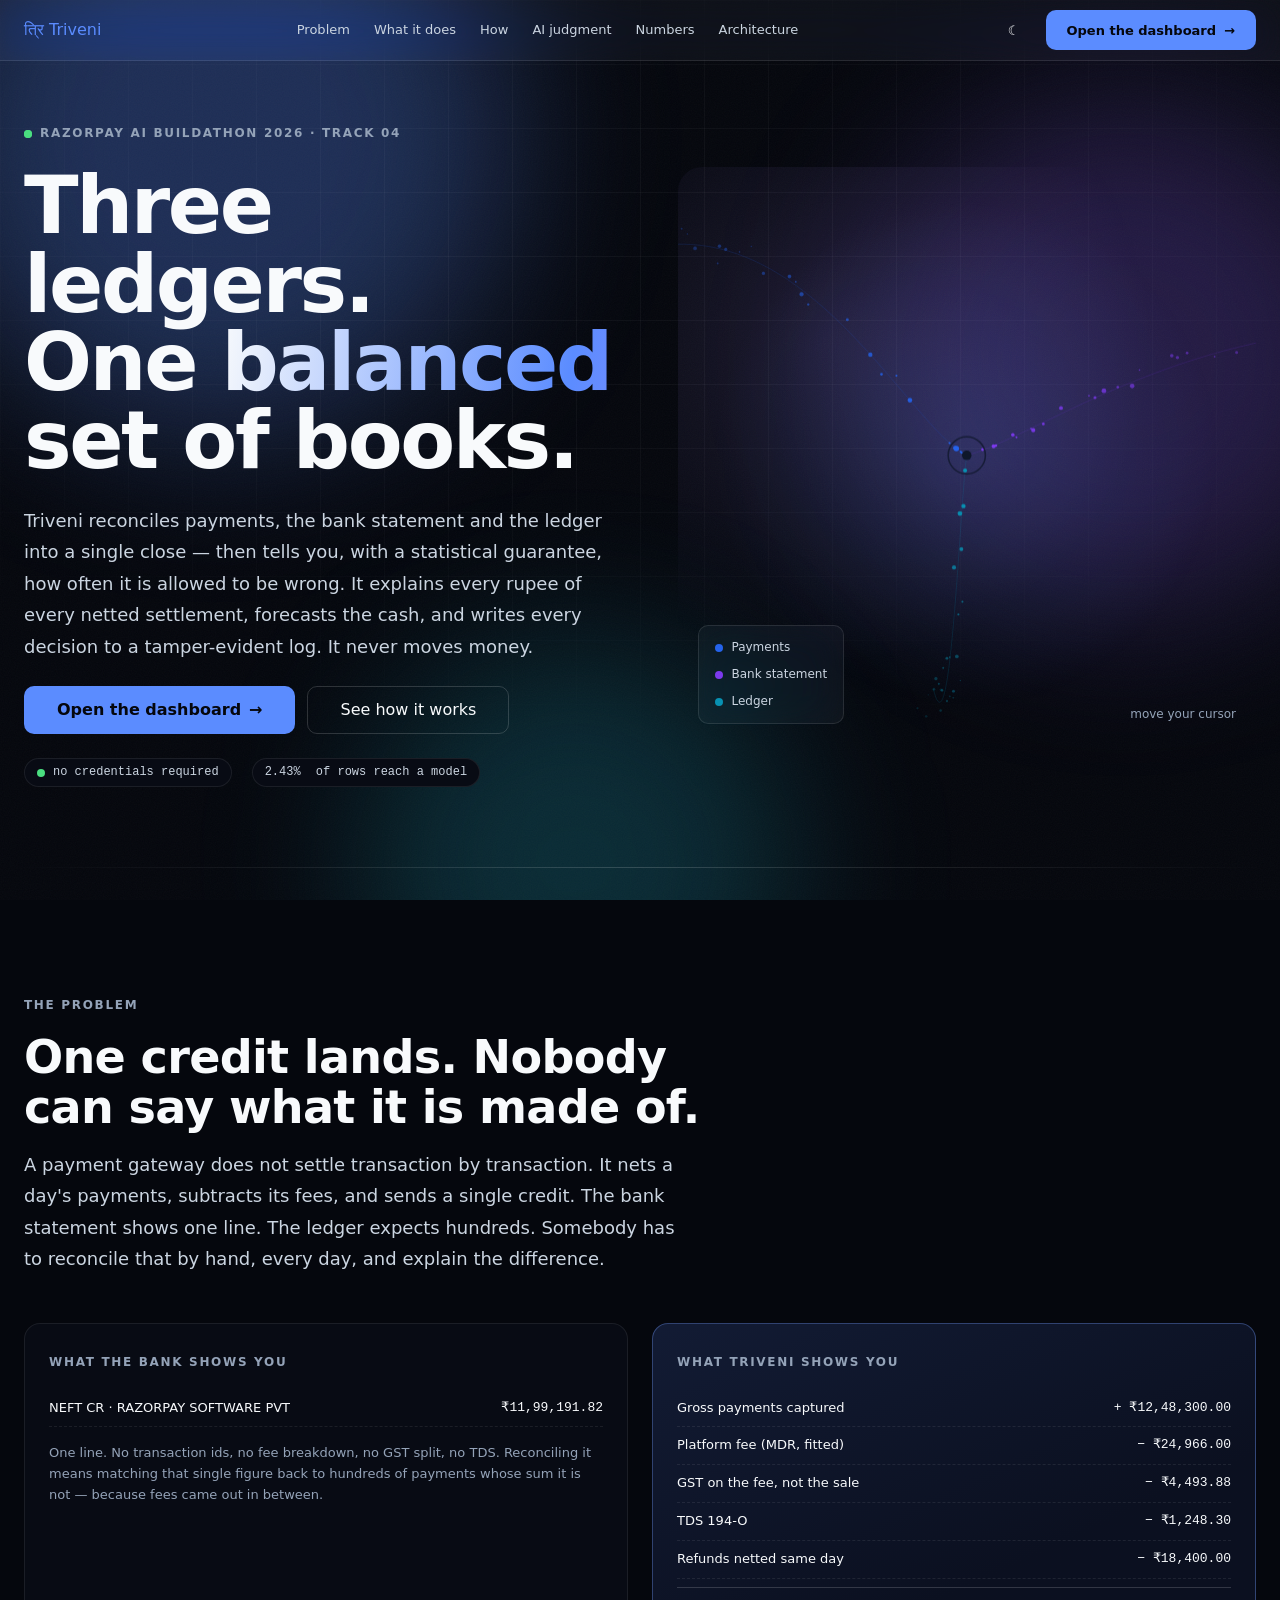
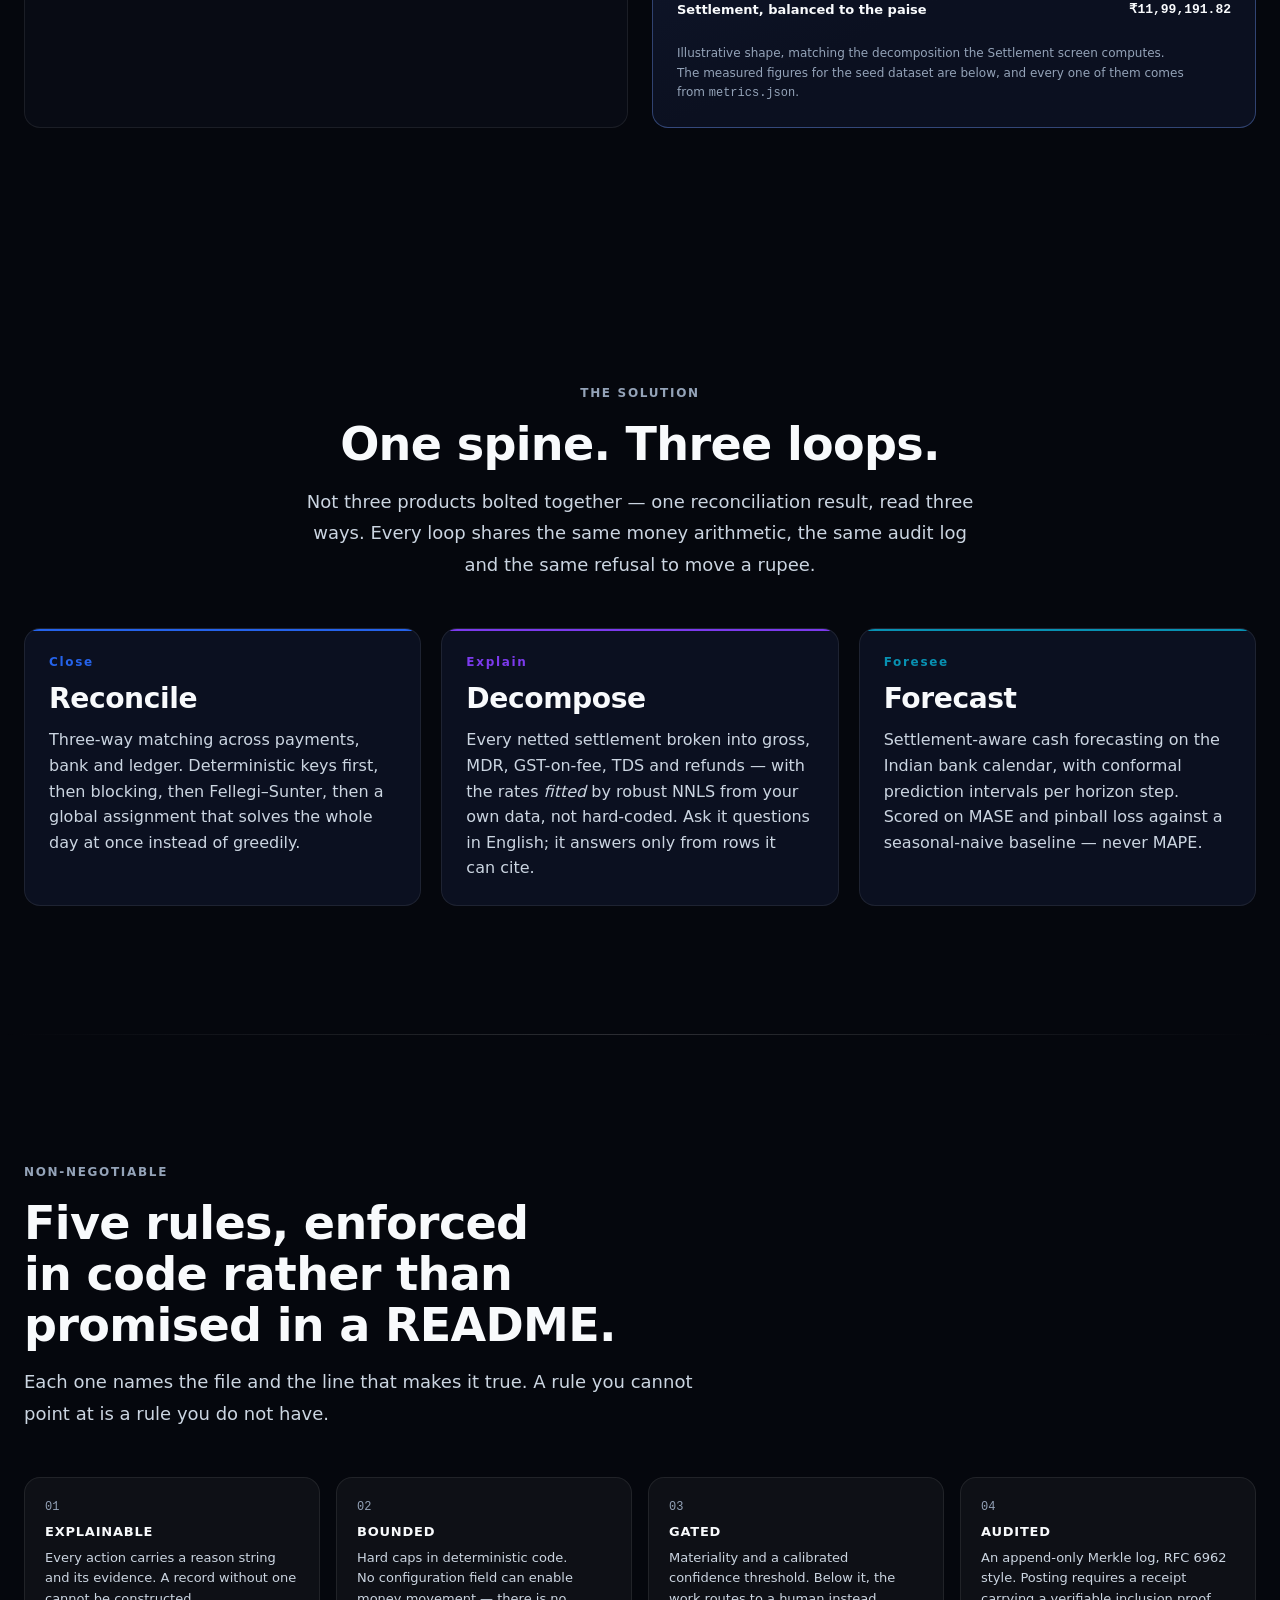
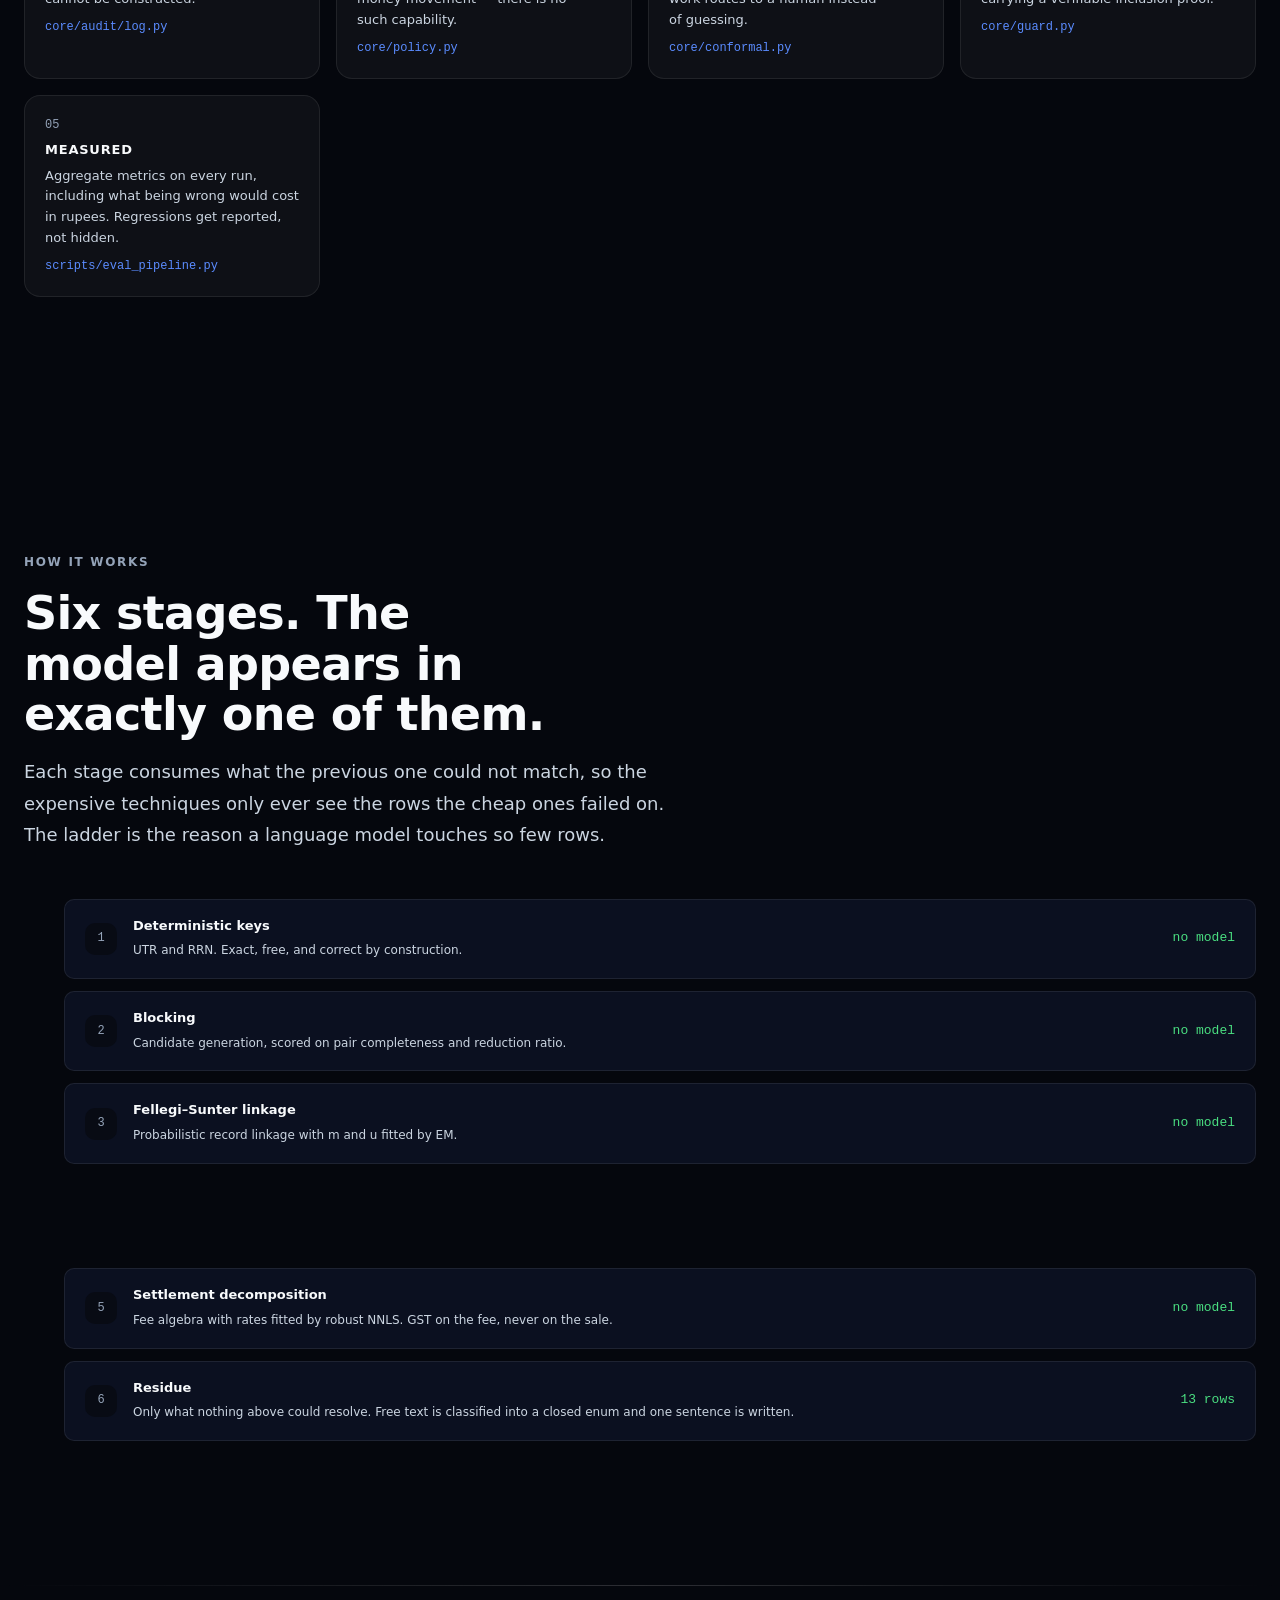
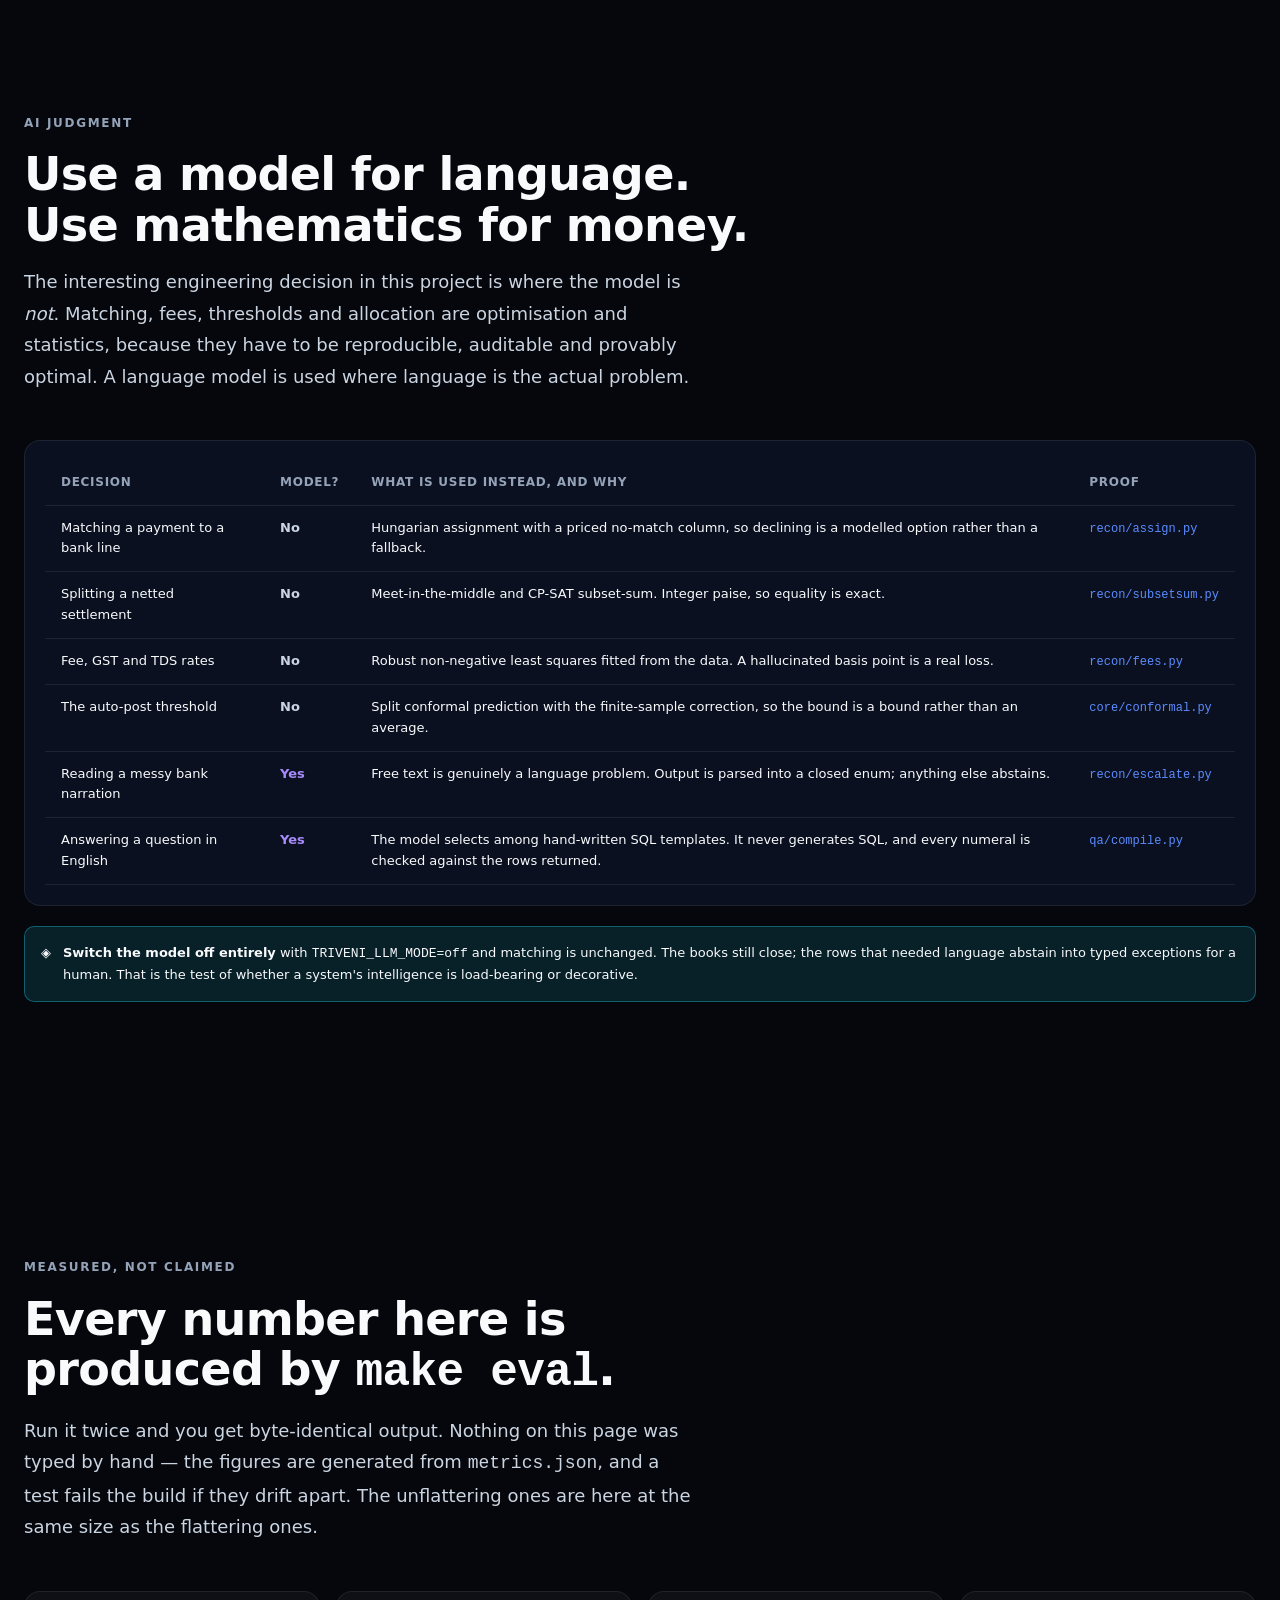
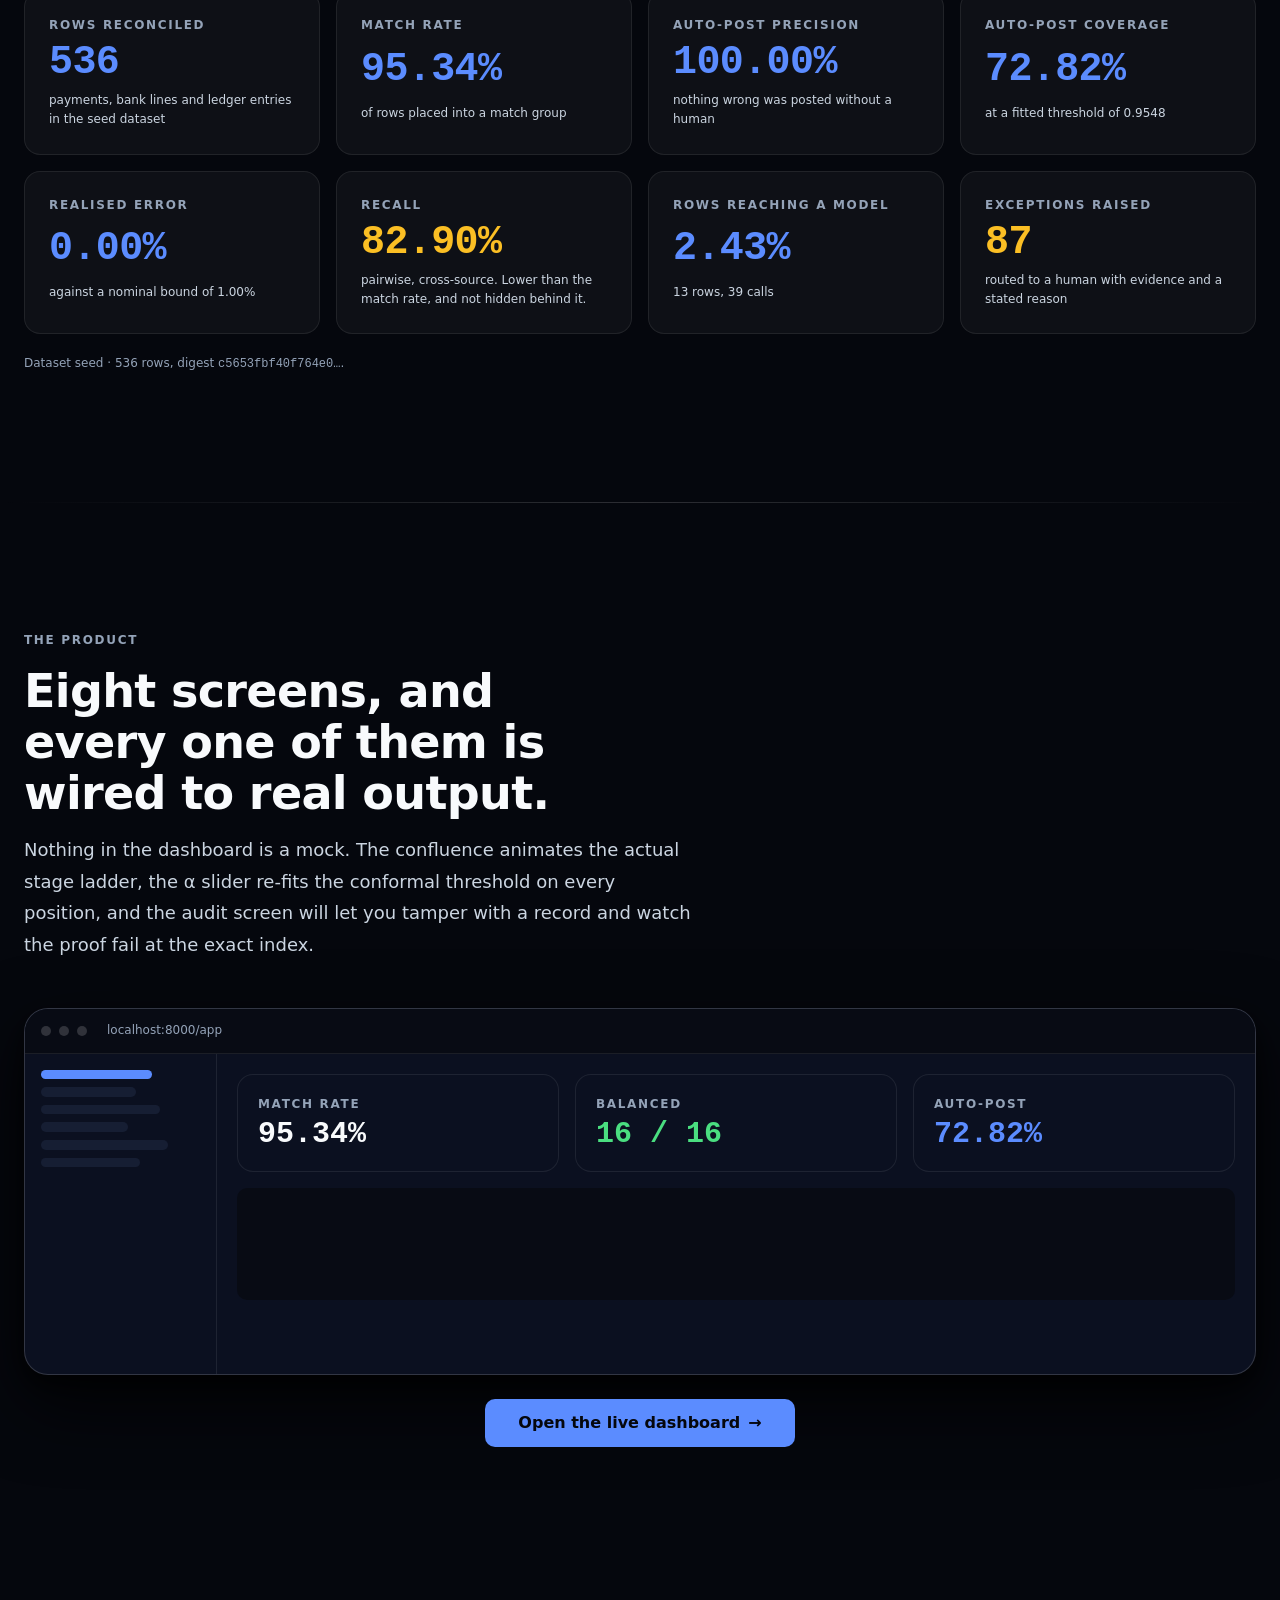
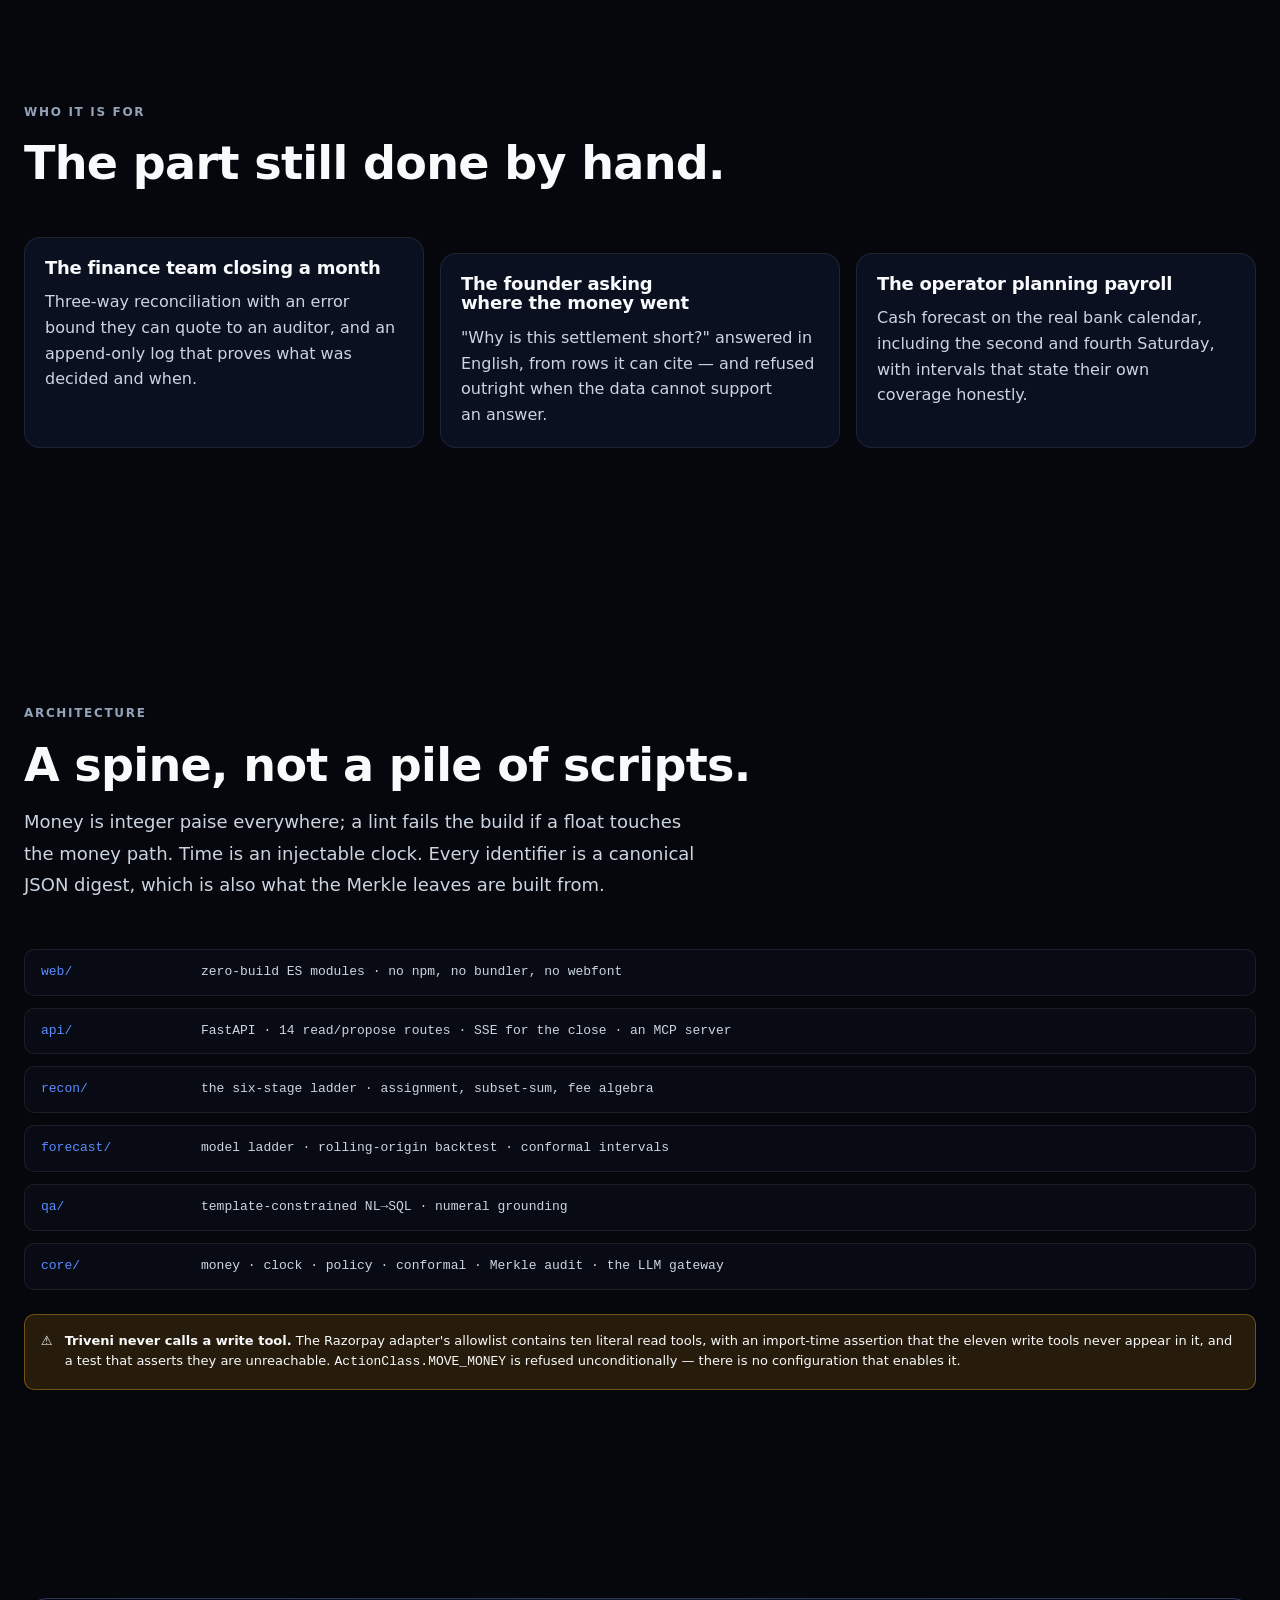
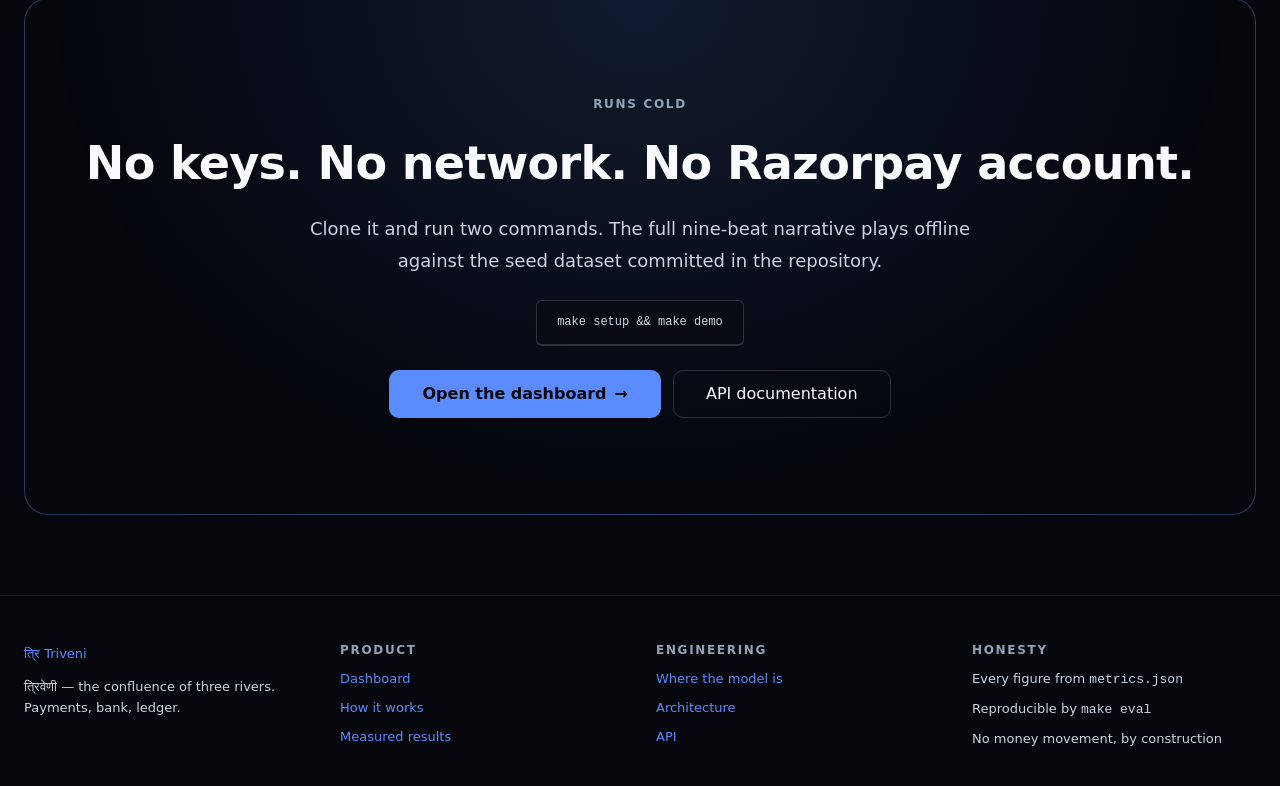
==== web/landing.html @ 1c3e47d9 "feat(m21): a design system, a landing page, and a 3D hero - with no framework The brief asked for Ne" ====
<!doctype html>
<html lang="en" data-surface="cinematic" data-theme="dark">
  <head>
    <meta charset="utf-8" />
    <meta name="viewport" content="width=device-width, initial-scale=1" />
    <title>Triveni · the AI Finance Controller</title>
    <meta
      name="description"
      content="Three ledgers, one balanced set of books, with a statistically guaranteed error bound. Reconciliation, settlement decomposition and cash forecasting that never moves money."
    />
    <link rel="stylesheet" href="./styles/tokens.css" />
    <link rel="stylesheet" href="./styles/base.css" />
    <link rel="stylesheet" href="./styles/components.css" />
    <link rel="stylesheet" href="./styles/landing.css" />
    <link
      rel="icon"
      href="data:image/svg+xml,%3Csvg xmlns='http://www.w3.org/2000/svg' viewBox='0 0 32 32'%3E%3Ctext y='26' font-size='26'%3E%E0%A4%A4%3C/text%3E%3C/svg%3E"
    />
  </head>
  <body>
    <a class="sr-only" href="#main">Skip to content</a>

    <div class="backdrop" aria-hidden="true">
      <div class="aurora aurora-1"></div>
      <div class="aurora aurora-2"></div>
      <div class="aurora aurora-3"></div>
      <div class="grid-layer"></div>
      <div class="noise-layer"></div>
    </div>

    <!-- 1 · Navbar ------------------------------------------------------- -->
    <header class="site-nav" id="site-nav">
      <div class="container inner">
        <a class="brand" href="#top">
          <span class="devanagari" aria-hidden="true">त्रि</span>
          <span><span class="name">Triveni</span></span>
        </a>

        <nav class="site-links" aria-label="Sections">
          <a class="link" href="#problem">Problem</a>
          <a class="link" href="#loops">What it does</a>
          <a class="link" href="#how">How</a>
          <a class="link" href="#judgment">AI judgment</a>
          <a class="link" href="#numbers">Numbers</a>
          <a class="link" href="#architecture">Architecture</a>
        </nav>

        <div class="row">
          <button class="btn ghost icon-btn" id="theme-toggle" aria-label="Switch theme">
            <span aria-hidden="true" id="theme-icon">☾</span>
          </button>
          <a class="btn primary" href="./index.html">
            Open the dashboard <span class="icon-shift" aria-hidden="true">→</span>
          </a>
        </div>
      </div>
    </header>

    <main id="main" tabindex="-1">
      <!-- 2 · Hero ------------------------------------------------------- -->
      <section class="container hero" id="top">
        <div class="hero-copy">
          <span class="eyebrow">
            <span class="status-dot" data-live="true" aria-hidden="true"></span>
            Razorpay AI Buildathon 2026 · Track 04
          </span>

          <h1>
            Three ledgers.<br />
            One <span class="gradient-text">balanced</span> set of books.
          </h1>

          <p class="lead">
            Triveni reconciles payments, the bank statement and the ledger into a single
            close — then tells you, with a statistical guarantee, how often it is
            allowed to be wrong. It explains every rupee of every netted settlement,
            forecasts the cash, and writes every decision to a tamper-evident log.
            It never moves money.
          </p>

          <div class="hero-actions">
            <a class="btn primary lg" href="./index.html">
              Open the dashboard <span class="icon-shift" aria-hidden="true">→</span>
            </a>
            <a class="btn outline lg" href="#how">See how it works</a>
          </div>

          <div class="row wrap" style="gap: var(--space-5)">
            <span class="model-status">
              <span class="status-dot" aria-hidden="true"></span> no credentials required
            </span>
            <span class="model-status">
              <span id="hero-model-rate" class="num">—</span>&nbsp;of rows reach a model
            </span>
          </div>
        </div>

        <!-- 6 · the 3D hero. Three streams converge on one settlement core. -->
        <div class="stage" id="stage">
          <canvas id="confluence" aria-hidden="true"></canvas>
          <div class="stage-legend card-glass" role="img" aria-label="Three ledgers converging into one settlement">
            <span class="row"><i style="background: var(--stream-payments)"></i> Payments</span>
            <span class="row"><i style="background: var(--stream-bank)"></i> Bank statement</span>
            <span class="row"><i style="background: var(--stream-ledger)"></i> Ledger</span>
          </div>
          <span class="hint-drag" aria-hidden="true">move your cursor</span>
        </div>
      </section>

      <hr class="divider" />

      <!-- 3 · Problem ---------------------------------------------------- -->
      <section class="container section" id="problem">
        <div class="section-head" data-reveal>
          <span class="eyebrow">The problem</span>
          <h2>One credit lands. Nobody can say what it is made of.</h2>
          <p class="lead">
            A payment gateway does not settle transaction by transaction. It nets a
            day's payments, subtracts its fees, and sends a single credit. The bank
            statement shows one line. The ledger expects hundreds. Somebody has to
            reconcile that by hand, every day, and explain the difference.
          </p>
        </div>

        <div class="problem-grid">
          <div class="panel-before" data-reveal>
            <span class="eyebrow">What the bank shows you</span>
            <div style="margin-top: var(--space-4)">
              <div class="ledger-line">
                <span>NEFT CR · RAZORPAY SOFTWARE PVT</span>
                <span class="amount" id="before-amount">—</span>
              </div>
              <p class="faint" style="margin-top: var(--space-4); font-size: var(--text-sm)">
                One line. No transaction ids, no fee breakdown, no GST split, no TDS.
                Reconciling it means matching that single figure back to hundreds of
                payments whose sum it is not — because fees came out in between.
              </p>
            </div>
          </div>

          <div class="panel-after" data-reveal data-reveal-delay="90">
            <span class="eyebrow">What Triveni shows you</span>
            <div style="margin-top: var(--space-4)">
              <div class="ledger-line"><span>Gross payments captured</span><span class="amount">+ ₹12,48,300.00</span></div>
              <div class="ledger-line"><span>Platform fee (MDR, fitted)</span><span class="amount">− ₹24,966.00</span></div>
              <div class="ledger-line"><span>GST on the fee, not the sale</span><span class="amount">− ₹4,493.88</span></div>
              <div class="ledger-line"><span>TDS 194-O</span><span class="amount">− ₹1,248.30</span></div>
              <div class="ledger-line"><span>Refunds netted same day</span><span class="amount">− ₹18,400.00</span></div>
              <div class="ledger-line total"><span>Settlement, balanced to the paise</span><span class="amount">₹11,99,191.82</span></div>
              <p class="faint" style="margin-top: var(--space-4); font-size: var(--text-xs)">
                Illustrative shape, matching the decomposition the Settlement screen
                computes. The measured figures for the seed dataset are below, and every
                one of them comes from <code>metrics.json</code>.
              </p>
            </div>
          </div>
        </div>
      </section>

      <!-- 4 · Solution: three loops -------------------------------------- -->
      <section class="container section" id="loops">
        <div class="section-head center" data-reveal>
          <span class="eyebrow">The solution</span>
          <h2>One spine. Three loops.</h2>
          <p class="lead" style="text-align: center">
            Not three products bolted together — one reconciliation result, read three
            ways. Every loop shares the same money arithmetic, the same audit log and
            the same refusal to move a rupee.
          </p>
        </div>

        <div class="loops">
          <article class="loop" data-reveal style="--loop-hue: var(--stream-payments)">
            <span class="k">Close</span>
            <h3>Reconcile</h3>
            <p class="subtle">
              Three-way matching across payments, bank and ledger. Deterministic keys
              first, then blocking, then Fellegi–Sunter, then a global assignment that
              solves the whole day at once instead of greedily.
            </p>
          </article>

          <article class="loop" data-reveal data-reveal-delay="80" style="--loop-hue: var(--stream-bank)">
            <span class="k">Explain</span>
            <h3>Decompose</h3>
            <p class="subtle">
              Every netted settlement broken into gross, MDR, GST-on-fee, TDS and
              refunds — with the rates <em>fitted</em> by robust NNLS from your own
              data, not hard-coded. Ask it questions in English; it answers only from
              rows it can cite.
            </p>
          </article>

          <article class="loop" data-reveal data-reveal-delay="160" style="--loop-hue: var(--stream-ledger)">
            <span class="k">Foresee</span>
            <h3>Forecast</h3>
            <p class="subtle">
              Settlement-aware cash forecasting on the Indian bank calendar, with
              conformal prediction intervals per horizon step. Scored on MASE and
              pinball loss against a seasonal-naive baseline — never MAPE.
            </p>
          </article>
        </div>
      </section>

      <hr class="divider" />

      <!-- 5 · The five non-negotiables ----------------------------------- -->
      <section class="container section">
        <div class="section-head" data-reveal>
          <span class="eyebrow">Non-negotiable</span>
          <h2>Five rules, enforced in code rather than promised in a README.</h2>
          <p class="lead">
            Each one names the file and the line that makes it true. A rule you cannot
            point at is a rule you do not have.
          </p>
        </div>

        <div class="rules">
          <article class="rule-card" data-reveal>
            <span class="n">01</span>
            <h3>Explainable</h3>
            <p>Every action carries a reason string and its evidence. A record without one cannot be constructed.</p>
            <code>core/audit/log.py</code>
          </article>
          <article class="rule-card" data-reveal data-reveal-delay="60">
            <span class="n">02</span>
            <h3>Bounded</h3>
            <p>Hard caps in deterministic code. No configuration field can enable money movement — there is no such capability.</p>
            <code>core/policy.py</code>
          </article>
          <article class="rule-card" data-reveal data-reveal-delay="120">
            <span class="n">03</span>
            <h3>Gated</h3>
            <p>Materiality and a calibrated confidence threshold. Below it, the work routes to a human instead of guessing.</p>
            <code>core/conformal.py</code>
          </article>
          <article class="rule-card" data-reveal data-reveal-delay="180">
            <span class="n">04</span>
            <h3>Audited</h3>
            <p>An append-only Merkle log, RFC 6962 style. Posting requires a receipt carrying a verifiable inclusion proof.</p>
            <code>core/guard.py</code>
          </article>
          <article class="rule-card" data-reveal data-reveal-delay="240">
            <span class="n">05</span>
            <h3>Measured</h3>
            <p>Aggregate metrics on every run, including what being wrong would cost in rupees. Regressions get reported, not hidden.</p>
            <code>scripts/eval_pipeline.py</code>
          </article>
        </div>
      </section>

      <!-- 6 · How it works ----------------------------------------------- -->
      <section class="container section" id="how">
        <div class="section-head" data-reveal>
          <span class="eyebrow">How it works</span>
          <h2>Six stages. The model appears in exactly one of them.</h2>
          <p class="lead">
            Each stage consumes what the previous one could not match, so the expensive
            techniques only ever see the rows the cheap ones failed on. The ladder is
            the reason a language model touches so few rows.
          </p>
        </div>

        <ol class="ladder-steps" id="ladder">
          <li class="step" data-reveal>
            <span class="idx">1</span>
            <span><strong>Deterministic keys</strong><span class="why">UTR and RRN. Exact, free, and correct by construction.</span></span>
            <span class="count">no model</span>
          </li>
          <li class="step" data-reveal data-reveal-delay="60">
            <span class="idx">2</span>
            <span><strong>Blocking</strong><span class="why">Candidate generation, scored on pair completeness and reduction ratio.</span></span>
            <span class="count">no model</span>
          </li>
          <li class="step" data-reveal data-reveal-delay="120">
            <span class="idx">3</span>
            <span><strong>Fellegi–Sunter linkage</strong><span class="why">Probabilistic record linkage with m and u fitted by EM.</span></span>
            <span class="count">no model</span>
          </li>
          <li class="step" data-reveal data-reveal-delay="180">
            <span class="idx">4</span>
            <span><strong>Global assignment</strong><span class="why">Hungarian matching plus CP-SAT subset-sum for netted bundles. Proven optimal, not greedy.</span></span>
            <span class="count">no model</span>
          </li>
          <li class="step" data-reveal data-reveal-delay="240">
            <span class="idx">5</span>
            <span><strong>Settlement decomposition</strong><span class="why">Fee algebra with rates fitted by robust NNLS. GST on the fee, never on the sale.</span></span>
            <span class="count">no model</span>
          </li>
          <li class="step" data-reveal data-reveal-delay="300">
            <span class="idx">6</span>
            <span><strong>Residue</strong><span class="why">Only what nothing above could resolve. Free text is classified into a closed enum and one sentence is written.</span></span>
            <span class="count" id="ladder-model">—</span>
          </li>
        </ol>
      </section>

      <hr class="divider" />

      <!-- 7 · AI/ML explanation ------------------------------------------ -->
      <section class="container section" id="judgment">
        <div class="section-head" data-reveal>
          <span class="eyebrow">AI judgment</span>
          <h2>Use a model for language. Use mathematics for money.</h2>
          <p class="lead">
            The interesting engineering decision in this project is where the model is
            <em>not</em>. Matching, fees, thresholds and allocation are optimisation and
            statistics, because they have to be reproducible, auditable and provably
            optimal. A language model is used where language is the actual problem.
          </p>
        </div>

        <div class="card scroll-x" data-reveal>
          <table class="judgment">
            <caption class="sr-only">Where a model is and is not used, with the file that proves it</caption>
            <thead>
              <tr><th>Decision</th><th>Model?</th><th>What is used instead, and why</th><th>Proof</th></tr>
            </thead>
            <tbody>
              <tr>
                <td>Matching a payment to a bank line</td>
                <td class="verdict" data-uses="no">No</td>
                <td>Hungarian assignment with a priced no-match column, so declining is a modelled option rather than a fallback.</td>
                <td><code>recon/assign.py</code></td>
              </tr>
              <tr>
                <td>Splitting a netted settlement</td>
                <td class="verdict" data-uses="no">No</td>
                <td>Meet-in-the-middle and CP-SAT subset-sum. Integer paise, so equality is exact.</td>
                <td><code>recon/subsetsum.py</code></td>
              </tr>
              <tr>
                <td>Fee, GST and TDS rates</td>
                <td class="verdict" data-uses="no">No</td>
                <td>Robust non-negative least squares fitted from the data. A hallucinated basis point is a real loss.</td>
                <td><code>recon/fees.py</code></td>
              </tr>
              <tr>
                <td>The auto-post threshold</td>
                <td class="verdict" data-uses="no">No</td>
                <td>Split conformal prediction with the finite-sample correction, so the bound is a bound rather than an average.</td>
                <td><code>core/conformal.py</code></td>
              </tr>
              <tr>
                <td>Reading a messy bank narration</td>
                <td class="verdict" data-uses="yes">Yes</td>
                <td>Free text is genuinely a language problem. Output is parsed into a closed enum; anything else abstains.</td>
                <td><code>recon/escalate.py</code></td>
              </tr>
              <tr>
                <td>Answering a question in English</td>
                <td class="verdict" data-uses="yes">Yes</td>
                <td>The model selects among hand-written SQL templates. It never generates SQL, and every numeral is checked against the rows returned.</td>
                <td><code>qa/compile.py</code></td>
              </tr>
            </tbody>
          </table>
        </div>

        <div class="alert" data-tone="info" style="margin-top: var(--space-5)" data-reveal>
          <span aria-hidden="true">◈</span>
          <span>
            <strong>Switch the model off entirely</strong> with
            <code>TRIVENI_LLM_MODE=off</code> and matching is unchanged. The books still
            close; the rows that needed language abstain into typed exceptions for a
            human. That is the test of whether a system's intelligence is load-bearing
            or decorative.
          </span>
        </div>
      </section>

      <!-- 8 · Statistics -------------------------------------------------- -->
      <section class="container section" id="numbers">
        <div class="section-head" data-reveal>
          <span class="eyebrow">Measured, not claimed</span>
          <h2>Every number here is produced by <code>make eval</code>.</h2>
          <p class="lead">
            Run it twice and you get byte-identical output. Nothing on this page was
            typed by hand — the figures are generated from <code>metrics.json</code>,
            and a test fails the build if they drift apart. The unflattering ones are
            here at the same size as the flattering ones.
          </p>
        </div>

        <div class="stat-band">
          <div class="stat-big" data-reveal>
            <span class="k">Rows reconciled</span>
            <span class="v" id="m-rows">—</span>
            <span class="note">payments, bank lines and ledger entries in the seed dataset</span>
          </div>
          <div class="stat-big" data-reveal data-reveal-delay="60">
            <span class="k">Match rate</span>
            <span class="v" id="m-match">—</span>
            <span class="note">of rows placed into a match group</span>
          </div>
          <div class="stat-big" data-reveal data-reveal-delay="120">
            <span class="k">Auto-post precision</span>
            <span class="v" id="m-autoprec">—</span>
            <span class="note">nothing wrong was posted without a human</span>
          </div>
          <div class="stat-big" data-reveal data-reveal-delay="180">
            <span class="k">Auto-post coverage</span>
            <span class="v" id="m-autocov">—</span>
            <span class="note">at a fitted threshold of <span id="m-threshold">—</span></span>
          </div>
        </div>

        <div class="stat-band" style="margin-top: var(--space-4)">
          <div class="stat-big" data-reveal>
            <span class="k">Realised error</span>
            <span class="v" id="m-realised">—</span>
            <span class="note">against a nominal bound of <span id="m-bound">—</span></span>
          </div>
          <div class="stat-big" data-tone="honest" data-reveal data-reveal-delay="60">
            <span class="k">Recall</span>
            <span class="v" id="m-recall">—</span>
            <span class="note">pairwise, cross-source. Lower than the match rate, and not hidden behind it.</span>
          </div>
          <div class="stat-big" data-reveal data-reveal-delay="120">
            <span class="k">Rows reaching a model</span>
            <span class="v" id="m-model">—</span>
            <span class="note"><span id="m-modeln">—</span> rows, <span id="m-calls">—</span> calls</span>
          </div>
          <div class="stat-big" data-tone="honest" data-reveal data-reveal-delay="180">
            <span class="k">Exceptions raised</span>
            <span class="v" id="m-exceptions">—</span>
            <span class="note">routed to a human with evidence and a stated reason</span>
          </div>
        </div>

        <p class="faint" style="margin-top: var(--space-5); font-size: var(--text-xs)" data-reveal>
          Dataset <span id="m-dataset">—</span>, digest <code id="m-digest">—</code>.
        </p>
      </section>

      <hr class="divider" />

      <!-- 9 · Dashboard preview ------------------------------------------- -->
      <section class="container section">
        <div class="section-head" data-reveal>
          <span class="eyebrow">The product</span>
          <h2>Eight screens, and every one of them is wired to real output.</h2>
          <p class="lead">
            Nothing in the dashboard is a mock. The confluence animates the actual stage
            ladder, the α slider re-fits the conformal threshold on every position, and
            the audit screen will let you tamper with a record and watch the proof fail
            at the exact index.
          </p>
        </div>

        <div class="preview" data-reveal>
          <div class="preview-chrome"><i></i><i></i><i></i>
            <span class="faint" style="margin-left: var(--space-3); font-size: var(--text-xs)">
              localhost:8000/app
            </span>
          </div>
          <div class="preview-body">
            <div class="preview-rail">
              <span></span><span style="width: 60%"></span><span style="width: 75%"></span>
              <span style="width: 55%"></span><span style="width: 80%"></span><span style="width: 62%"></span>
            </div>
            <div class="preview-main">
              <div class="grid">
                <div class="stat"><span class="label">Match rate</span><span class="value" id="p-match">—</span></div>
                <div class="stat" data-tone="ok"><span class="label">Balanced</span><span class="value">16 / 16</span></div>
                <div class="stat" data-tone="accent"><span class="label">Auto-post</span><span class="value" id="p-cov">—</span></div>
              </div>
              <div class="skeleton" style="height: 7rem"></div>
            </div>
          </div>
        </div>

        <div class="row wrap" style="margin-top: var(--space-6); justify-content: center" data-reveal>
          <a class="btn primary lg" href="./index.html">
            Open the live dashboard <span class="icon-shift" aria-hidden="true">→</span>
          </a>
        </div>
      </section>

      <!-- 10 · Use cases -------------------------------------------------- -->
      <section class="container section">
        <div class="section-head" data-reveal>
          <span class="eyebrow">Who it is for</span>
          <h2>The part still done by hand.</h2>
        </div>

        <div class="use-grid">
          <div class="card" data-reveal>
            <h3 style="font-size: var(--text-md)">The finance team closing a month</h3>
            <p class="subtle" style="margin-top: var(--space-3)">
              Three-way reconciliation with an error bound they can quote to an auditor,
              and an append-only log that proves what was decided and when.
            </p>
          </div>
          <div class="card" data-reveal data-reveal-delay="70">
            <h3 style="font-size: var(--text-md)">The founder asking where the money went</h3>
            <p class="subtle" style="margin-top: var(--space-3)">
              "Why is this settlement short?" answered in English, from rows it can cite —
              and refused outright when the data cannot support an answer.
            </p>
          </div>
          <div class="card" data-reveal data-reveal-delay="140">
            <h3 style="font-size: var(--text-md)">The operator planning payroll</h3>
            <p class="subtle" style="margin-top: var(--space-3)">
              Cash forecast on the real bank calendar, including the second and fourth
              Saturday, with intervals that state their own coverage honestly.
            </p>
          </div>
        </div>
      </section>

      <!-- 11 · Architecture ----------------------------------------------- -->
      <section class="container section" id="architecture">
        <div class="section-head" data-reveal>
          <span class="eyebrow">Architecture</span>
          <h2>A spine, not a pile of scripts.</h2>
          <p class="lead">
            Money is integer paise everywhere; a lint fails the build if a float touches
            the money path. Time is an injectable clock. Every identifier is a canonical
            JSON digest, which is also what the Merkle leaves are built from.
          </p>
        </div>

        <div class="arch" data-reveal>
          <div class="arch-row"><span class="layer">web/</span><span class="what">zero-build ES modules · no npm, no bundler, no webfont</span></div>
          <div class="arch-row"><span class="layer">api/</span><span class="what">FastAPI · 14 read/propose routes · SSE for the close · an MCP server</span></div>
          <div class="arch-row"><span class="layer">recon/</span><span class="what">the six-stage ladder · assignment, subset-sum, fee algebra</span></div>
          <div class="arch-row"><span class="layer">forecast/</span><span class="what">model ladder · rolling-origin backtest · conformal intervals</span></div>
          <div class="arch-row"><span class="layer">qa/</span><span class="what">template-constrained NL→SQL · numeral grounding</span></div>
          <div class="arch-row"><span class="layer">core/</span><span class="what">money · clock · policy · conformal · Merkle audit · the LLM gateway</span></div>
        </div>

        <div class="alert" data-tone="warn" style="margin-top: var(--space-6)" data-reveal>
          <span aria-hidden="true">⚠</span>
          <span>
            <strong>Triveni never calls a write tool.</strong> The Razorpay adapter's
            allowlist contains ten literal read tools, with an import-time assertion
            that the eleven write tools never appear in it, and a test that asserts they
            are unreachable. <code>ActionClass.MOVE_MONEY</code> is refused
            unconditionally — there is no configuration that enables it.
          </span>
        </div>
      </section>

      <!-- 12 · CTA -------------------------------------------------------- -->
      <section class="container section-sm">
        <div class="cta" data-reveal>
          <span class="eyebrow">Runs cold</span>
          <h2>No keys. No network. No Razorpay account.</h2>
          <p class="lead" style="text-align: center">
            Clone it and run two commands. The full nine-beat narrative plays offline
            against the seed dataset committed in the repository.
          </p>
          <div class="row wrap" style="justify-content: center">
            <code class="kbd" style="height: auto; padding: var(--space-3) var(--space-5)">make setup &amp;&amp; make demo</code>
          </div>
          <div class="hero-actions" style="justify-content: center">
            <a class="btn primary lg" href="./index.html">
              Open the dashboard <span class="icon-shift" aria-hidden="true">→</span>
            </a>
            <a class="btn outline lg" href="/docs">API documentation</a>
          </div>
        </div>
      </section>
    </main>

    <!-- 13 · Footer ------------------------------------------------------- -->
    <footer class="site-foot">
      <div class="container foot-grid">
        <div>
          <a class="brand" href="#top">
            <span class="devanagari" aria-hidden="true">त्रि</span>
            <span><span class="name">Triveni</span></span>
          </a>
          <p style="margin-top: var(--space-3); font-size: var(--text-sm)">
            त्रिवेणी — the confluence of three rivers. Payments, bank, ledger.
          </p>
        </div>
        <div>
          <h4>Product</h4>
          <ul>
            <li><a class="link" href="./index.html">Dashboard</a></li>
            <li><a class="link" href="#how">How it works</a></li>
            <li><a class="link" href="#numbers">Measured results</a></li>
          </ul>
        </div>
        <div>
          <h4>Engineering</h4>
          <ul>
            <li><a class="link" href="#judgment">Where the model is</a></li>
            <li><a class="link" href="#architecture">Architecture</a></li>
            <li><a class="link" href="/docs">API</a></li>
          </ul>
        </div>
        <div>
          <h4>Honesty</h4>
          <ul>
            <li>Every figure from <code>metrics.json</code></li>
            <li>Reproducible by <code>make eval</code></li>
            <li>No money movement, by construction</li>
          </ul>
        </div>
      </div>
    </footer>

    <script type="module" src="./js/landing.js"></script>
  </body>
</html>
---- web/styles/tokens.css ----
/* Triveni design tokens.
 *
 * Every colour, size, duration, blur, shadow and easing in the product is named here.
 * Nothing downstream hard-codes a value - if a component needs something that does not
 * exist as a token, the answer is a new token, not a literal.
 *
 * ---------------------------------------------------------------------------
 * THE IDENTITY
 * ---------------------------------------------------------------------------
 * Deep-space ground, aurora light, glass surfaces. Blue is the product, violet is
 * intelligence, cyan is the live signal. The palette is chosen for *finance*: blue and
 * violet read as trustworthy and computational, and - critically - neither of them is
 * ever allowed to mean "good" or "bad".
 *
 * That last rule is the one that matters. Green, amber and red are reserved
 * EXCLUSIVELY for state. If the brand colour also meant "healthy", the entire screen
 * would become unreadable the moment something went wrong, because the eye could no
 * longer tell decoration from alarm. Blue carries attention; green carries meaning.
 *
 * ---------------------------------------------------------------------------
 * TWO COMPLETE THEMES
 * ---------------------------------------------------------------------------
 * Dark is the designed one - an AI product at night. Light is a genuine premium
 * counterpart, not a washed-out inversion: cool white, hairline rules, the same blue.
 * Both are defined as FULL token sets, so neither is a patch on the other and they
 * cannot drift apart. `[data-theme]` beats the media query in both directions, so an
 * explicit choice always wins over the system preference.
 *
 * Token names are stable on purpose. Eight working screens and ~5,700 lines of CSS and
 * JS already consume `--accent`, `--fg-muted`, `--state-matched` and friends. The
 * identity below is a re-pointing of those values, not a rename, so the whole product
 * re-skins at once instead of breaking a screen at a time.
 */

:root {
  color-scheme: light dark;

  /* ======================================================================= */
  /* 1 - PALETTE RAMPS                                                       */
  /* Raw material. Components never reference these directly; they reference */
  /* the semantic layer below, so a hue change moves both themes together.   */
  /* ======================================================================= */

  /* Deep space - the ground the whole product sits on */
  --void-950: #05070d;
  --void-900: #080b14;
  --void-850: #0b1020;
  --void-800: #0f1526;
  --void-750: #11182a;
  --void-700: #161e33;
  --void-600: #1e2740;
  --void-500: #2a3450;

  /* Slate - text and rules */
  --slate-050: #f8fafc;
  --slate-100: #f1f5f9;
  --slate-200: #e2e8f0;
  --slate-300: #cbd5e1;
  --slate-400: #94a3b8;
  --slate-500: #64748b;
  --slate-600: #475569;
  --slate-700: #334155;
  --slate-800: #1e293b;
  --slate-900: #0f172a;

  /* Blue - the product itself */
  --blue-800: #1e40af;
  --blue-700: #1d4ed8;
  --blue-600: #2563eb;
  --blue-500: #3b82f6;
  --blue-400: #5b8cff;
  --blue-300: #93b4ff;
  --blue-200: #c7d9ff;
  --blue-100: #e6eeff;

  /* Violet - intelligence, the model, the calibrated threshold */
  --violet-700: #6d28d9;
  --violet-600: #7c3aed;
  --violet-500: #8b5cf6;
  --violet-400: #a78bfa;
  --violet-300: #c4b5fd;
  --violet-100: #ede9fe;

  /* Cyan - live signal, streaming, "this is happening now" */
  --cyan-600: #0891b2;
  --cyan-500: #06b6d4;
  --cyan-400: #22d3ee;
  --cyan-300: #67e8f9;
  --cyan-100: #cffafe;

  /* Semantic ramps. These three mean one thing each, forever. */
  --green-800: #166534;
  --green-700: #15803d;
  --green-600: #16a34a;
  --green-500: #22c55e;
  --green-400: #4ade80;
  --green-100: #dcfce7;

  --amber-800: #92400e;
  --amber-700: #b45309;
  --amber-600: #d97706;
  --amber-500: #f59e0b;
  --amber-400: #fbbf24;
  --amber-100: #fef3c7;

  --red-800: #991b1b;
  --red-700: #b91c1c;
  --red-600: #dc2626;
  --red-500: #ef4444;
  --red-400: #f87171;
  --red-100: #fee2e2;

  /* ======================================================================= */
  /* 2 - SEMANTIC SURFACE + TEXT   (light theme values)                      */
  /* ======================================================================= */
  --bg: #fbfcfe;
  --bg-raised: #ffffff;
  --bg-sunken: var(--slate-100);
  --bg-hover: var(--slate-100);
  --bg-active: var(--slate-200);

  --fg: var(--slate-900);
  --fg-muted: var(--slate-600);
  --fg-subtle: var(--slate-500);
  --fg-inverse: var(--slate-050);

  --rule: var(--slate-200);
  --rule-strong: var(--slate-300);

  --accent: var(--blue-600);
  --accent-hover: var(--blue-700);
  --accent-bg: var(--blue-100);
  --accent-fg: #ffffff;

  --secondary: var(--violet-600);
  --secondary-bg: var(--violet-100);

  --info: var(--cyan-600);
  --info-bg: var(--cyan-100);

  --ok: var(--green-700);
  --ok-bg: var(--green-100);
  --warn: var(--amber-700);
  --warn-bg: var(--amber-100);
  --bad: var(--red-700);
  --bad-bg: var(--red-100);

  /* ---- the six row states, colour-coded once and used everywhere --------- */
  --state-matched: var(--green-800);
  --state-matched-bg: var(--green-100);
  --state-auto-posted: var(--blue-700);
  --state-auto-posted-bg: var(--blue-100);
  --state-needs-review: var(--amber-800);
  --state-needs-review-bg: var(--amber-100);
  --state-abstained: var(--slate-600);
  --state-abstained-bg: var(--slate-200);
  --state-exception: var(--red-700);
  --state-exception-bg: var(--red-100);
  --state-denied: var(--slate-900);
  --state-denied-bg: var(--slate-300);

  /* ======================================================================= */
  /* 3 - GLASS + AURORA + GLOW                                               */
  /* Used selectively. Glass is for things that FLOAT - the navbar, modals,  */
  /* overlays on the 3D scene. A glass page is a page with no hierarchy.     */
  /* ======================================================================= */
  --glass-bg: rgba(255, 255, 255, 0.72);
  --glass-bg-strong: rgba(255, 255, 255, 0.86);
  --glass-border: rgba(15, 23, 42, 0.08);
  --glass-blur: 20px;
  --scrim: rgba(15, 23, 42, 0.45);

  /* The three ledgers, named once. The hero scene reads these straight off the root
   * element, so the 3D visual and the legend beside it can never disagree about which
   * colour means "bank". */
  --stream-payments: #2563eb;
  --stream-bank: #7c3aed;
  --stream-ledger: #0891b2;
  --stream-core: #0f172a;

  --aurora-1: rgba(91, 140, 255, 0.18);
  --aurora-2: rgba(139, 92, 246, 0.14);
  --aurora-3: rgba(34, 211, 238, 0.12);
  --grid-line: rgba(15, 23, 42, 0.045);
  --noise-opacity: 0.02;

  --glow-accent: 0 0 0 1px rgba(37, 99, 235, 0.25), 0 6px 24px rgba(37, 99, 235, 0.18);
  --glow-secondary: 0 0 0 1px rgba(124, 58, 237, 0.25), 0 6px 24px rgba(124, 58, 237, 0.18);
  --glow-soft: 0 4px 20px rgba(37, 99, 235, 0.12);

  /* ======================================================================= */
  /* 4 - TYPOGRAPHY                                                          */
  /* ======================================================================= */
  /* No webfont is downloaded. `make demo` must run on a clean clone with no
   * network, so a Google Fonts link would be a lie about the dependency list.
   * These stacks prefer Geist/Inter when the machine already has them and fall
   * back to a good system UI face otherwise - which on every target platform is
   * a modern humanist sans, not Times. */
  --font-ui: "Geist", "Inter", ui-sans-serif, system-ui, -apple-system, "Segoe UI",
    Roboto, "Helvetica Neue", Arial, sans-serif;
  --font-display: var(--font-ui);
  /* Money is ALWAYS this, always right-aligned, always tabular. A rupee column
   * whose digits do not line up is a rupee column nobody can scan. */
  --font-mono: "Geist Mono", ui-monospace, "SF Mono", "JetBrains Mono",
    "Cascadia Mono", Menlo, Consolas, "Liberation Mono", monospace;

  /* Fluid display scale. clamp() means one token covers 390px to 4K without a
   * media query, and nothing ever overflows on a phone. */
  --text-display: clamp(2.75rem, 7vw, 5rem); /* 44 -> 80 */
  --text-h1: clamp(2.25rem, 5vw, 4rem); /* 36 -> 64 */
  --text-h2: clamp(1.75rem, 3.6vw, 3rem); /* 28 -> 48 */
  --text-h3: clamp(1.375rem, 2.2vw, 2rem); /* 22 -> 32 */

  /* Fixed UI scale. Dense data needs predictable steps, not fluid ones. */
  --text-xs: 0.75rem; /* 12 - caption */
  --text-sm: 0.8125rem; /* 13 - small */
  --text-base: 1rem; /* 16 - body */
  --text-md: 1.125rem; /* 18 - lead body */
  --text-lg: 1.375rem; /* 22 */
  --text-xl: 1.875rem; /* 30 */
  --text-2xl: 2.5rem; /* 40 */
  --text-3xl: 3.5rem; /* 56 */

  --weight-normal: 400;
  --weight-medium: 500;
  --weight-semibold: 600;
  --weight-bold: 700;

  --leading-tight: 1.1;
  --leading-snug: 1.3;
  --leading-normal: 1.6;
  --leading-relaxed: 1.75;

  --tracking-tighter: -0.03em;
  --tracking-tight: -0.015em;
  --tracking-normal: 0;
  --tracking-wide: 0.06em;
  --tracking-widest: 0.14em;

  /* ======================================================================= */
  /* 5 - SPACE                                                               */
  /* One 4pt scale. Nothing between the steps, ever.                         */
  /* ======================================================================= */
  --space-1: 0.25rem; /* 4 */
  --space-2: 0.5rem; /* 8 */
  --space-3: 0.75rem; /* 12 */
  --space-4: 1rem; /* 16 */
  --space-5: 1.25rem; /* 20 */
  --space-6: 1.5rem; /* 24 */
  --space-8: 2rem; /* 32 */
  --space-10: 2.5rem; /* 40 */
  --space-12: 3rem; /* 48 */
  --space-16: 4rem; /* 64 */
  --space-20: 5rem; /* 80 */
  --space-24: 6rem; /* 96 */
  --space-32: 8rem; /* 128 */

  /* Legacy aliases. The eight existing screens are written against these and
   * every one maps to an identical value on the scale above, so they are a
   * naming convenience rather than a second system. */
  --s-1: var(--space-1);
  --s-2: var(--space-2);
  --s-3: var(--space-3);
  --s-4: var(--space-4);
  --s-5: var(--space-6);
  --s-6: var(--space-8);
  --s-7: var(--space-12);
  --s-8: var(--space-16);
  --s-9: var(--space-24);

  /* ======================================================================= */
  /* 6 - RADIUS                                                              */
  /* buttons + inputs 10 · cards 16 · panels 24 · badges pill                */
  /* ======================================================================= */
  --radius-sm: 6px;
  --radius-md: 10px;
  --radius-lg: 16px;
  --radius-xl: 24px;
  --radius-pill: 999px;

  --r-1: 4px;
  --r-2: var(--radius-sm);
  --r-3: var(--radius-md);
  --r-4: var(--radius-lg);
  --r-5: var(--radius-xl);
  --r-full: var(--radius-pill);

  /* ======================================================================= */
  /* 7 - DEPTH                                                               */
  /* Three levels, and they mean something: flat content, a surface, a thing */
  /* that floats. A shadow that does not encode elevation is just dirt.      */
  /* ======================================================================= */
  --shadow-1: 0 1px 2px rgba(15, 23, 42, 0.06), 0 1px 3px rgba(15, 23, 42, 0.04);
  --shadow-2: 0 4px 12px rgba(15, 23, 42, 0.08), 0 2px 4px rgba(15, 23, 42, 0.05);
  --shadow-3: 0 12px 32px rgba(15, 23, 42, 0.12), 0 4px 8px rgba(15, 23, 42, 0.06);
  --shadow-4: 0 24px 64px rgba(15, 23, 42, 0.16), 0 8px 16px rgba(15, 23, 42, 0.08);

  --blur-sm: 8px;
  --blur-md: 16px;
  --blur-lg: 24px;
  --blur-xl: 40px;

  /* ======================================================================= */
  /* 8 - MOTION                                                              */
  /* micro 100-150 · normal 200-400 · large 500-800                          */
  /* ======================================================================= */
  --dur-micro: 120ms;
  --dur-fast: 160ms;
  --dur: 280ms;
  --dur-slow: 480ms;
  --dur-large: 700ms;

  /* Entrance: fast out of the gate, settles gently. The default for anything
   * that appears. */
  --ease: cubic-bezier(0.2, 0.8, 0.2, 1);
  --ease-out: cubic-bezier(0.16, 1, 0.3, 1);
  --ease-in-out: cubic-bezier(0.65, 0, 0.35, 1);
  /* Spring, for things with physical weight - toggles, cards picking themselves
   * up. Slight overshoot only; a UI that bounces twice is a UI that is showing off. */
  --ease-spring: cubic-bezier(0.34, 1.56, 0.64, 1);

  /* ======================================================================= */
  /* 9 - Z-INDEX                                                             */
  /* Named, so nobody ever writes z-index: 9999 again.                       */
  /* ======================================================================= */
  --z-base: 0;
  --z-raised: 10;
  --z-nav: 40;
  --z-drawer: 60;
  --z-overlay: 80;
  --z-modal: 100;
  --z-toast: 120;
  --z-tooltip: 140;

  /* ======================================================================= */
  /* 10 - LAYOUT                                                             */
  /* Breakpoints are documented here and used literally in media queries;    */
  /* CSS cannot interpolate a custom property into a media query, so this    */
  /* block is the single source of truth that keeps them consistent.         */
  /* ======================================================================= */
  --bp-sm: 30rem; /* 480  */
  --bp-md: 48rem; /* 768  */
  --bp-lg: 64rem; /* 1024 */
  --bp-xl: 80rem; /* 1280 */

  --header-h: 3.75rem;
  --sidebar-w: 15rem;
  --max-w: 88rem;
  --max-w-prose: 42rem;
}

/* ========================================================================= */
/* DARK - the designed theme                                                 */
/* ========================================================================= */
@media (prefers-color-scheme: dark) {
  :root:not([data-theme="light"]) {
    --bg: var(--void-950);
    --bg-raised: var(--void-850);
    --bg-sunken: var(--void-900);
    --bg-hover: var(--void-750);
    --bg-active: var(--void-700);

    --fg: var(--slate-050);
    --fg-muted: var(--slate-300);
    --fg-subtle: var(--slate-400);
    --fg-inverse: var(--void-950);

    --rule: rgba(255, 255, 255, 0.08);
    --rule-strong: rgba(255, 255, 255, 0.16);

    --accent: var(--blue-400);
    --accent-hover: var(--blue-300);
    --accent-bg: rgba(91, 140, 255, 0.14);
    --accent-fg: var(--void-950);

    --secondary: var(--violet-400);
    --secondary-bg: rgba(139, 92, 246, 0.14);

    --info: var(--cyan-400);
    --info-bg: rgba(34, 211, 238, 0.12);

    --ok: var(--green-400);
    --ok-bg: rgba(34, 197, 94, 0.14);
    --warn: var(--amber-400);
    --warn-bg: rgba(245, 158, 11, 0.14);
    --bad: var(--red-400);
    --bad-bg: rgba(239, 68, 68, 0.14);

    --state-matched: var(--green-400);
    --state-matched-bg: rgba(34, 197, 94, 0.14);
    --state-auto-posted: var(--blue-400);
    --state-auto-posted-bg: rgba(91, 140, 255, 0.14);
    --state-needs-review: var(--amber-400);
    --state-needs-review-bg: rgba(245, 158, 11, 0.14);
    --state-abstained: var(--slate-400);
    --state-abstained-bg: rgba(148, 163, 184, 0.12);
    --state-exception: var(--red-400);
    --state-exception-bg: rgba(239, 68, 68, 0.14);
    --state-denied: var(--slate-050);
    --state-denied-bg: rgba(255, 255, 255, 0.16);

    --glass-bg: rgba(255, 255, 255, 0.04);
    --glass-bg-strong: rgba(255, 255, 255, 0.07);
    --glass-border: rgba(255, 255, 255, 0.1);
    --scrim: rgba(5, 7, 13, 0.72);
  --stream-payments: #5b8cff;
  --stream-bank: #a78bfa;
  --stream-ledger: #22d3ee;
  --stream-core: #f8fafc;
    --stream-payments: #5b8cff;
    --stream-bank: #a78bfa;
    --stream-ledger: #22d3ee;
    --stream-core: #f8fafc;

    --aurora-1: rgba(91, 140, 255, 0.3);
    --aurora-2: rgba(139, 92, 246, 0.24);
    --aurora-3: rgba(34, 211, 238, 0.18);
    --grid-line: rgba(255, 255, 255, 0.035);
    --noise-opacity: 0.035;

    --glow-accent: 0 0 0 1px rgba(91, 140, 255, 0.35), 0 8px 32px rgba(91, 140, 255, 0.28);
    --glow-secondary: 0 0 0 1px rgba(167, 139, 250, 0.35),
      0 8px 32px rgba(139, 92, 246, 0.26);
    --glow-soft: 0 4px 24px rgba(91, 140, 255, 0.18);

    --shadow-1: 0 1px 2px rgba(0, 0, 0, 0.6), 0 1px 3px rgba(0, 0, 0, 0.4);
    --shadow-2: 0 4px 14px rgba(0, 0, 0, 0.6), 0 2px 5px rgba(0, 0, 0, 0.45);
    --shadow-3: 0 12px 36px rgba(0, 0, 0, 0.7), 0 4px 10px rgba(0, 0, 0, 0.5);
    --shadow-4: 0 28px 72px rgba(0, 0, 0, 0.8), 0 10px 20px rgba(0, 0, 0, 0.55);
  }
}

/* An explicit choice beats the system preference, in both directions. */
:root[data-theme="dark"] {
  --bg: var(--void-950);
  --bg-raised: var(--void-850);
  --bg-sunken: var(--void-900);
  --bg-hover: var(--void-750);
  --bg-active: var(--void-700);

  --fg: var(--slate-050);
  --fg-muted: var(--slate-300);
  --fg-subtle: var(--slate-400);
  --fg-inverse: var(--void-950);

  --rule: rgba(255, 255, 255, 0.08);
  --rule-strong: rgba(255, 255, 255, 0.16);

  --accent: var(--blue-400);
  --accent-hover: var(--blue-300);
  --accent-bg: rgba(91, 140, 255, 0.14);
  --accent-fg: var(--void-950);

  --secondary: var(--violet-400);
  --secondary-bg: rgba(139, 92, 246, 0.14);

  --info: var(--cyan-400);
  --info-bg: rgba(34, 211, 238, 0.12);

  --ok: var(--green-400);
  --ok-bg: rgba(34, 197, 94, 0.14);
  --warn: var(--amber-400);
  --warn-bg: rgba(245, 158, 11, 0.14);
  --bad: var(--red-400);
  --bad-bg: rgba(239, 68, 68, 0.14);

  --state-matched: var(--green-400);
  --state-matched-bg: rgba(34, 197, 94, 0.14);
  --state-auto-posted: var(--blue-400);
  --state-auto-posted-bg: rgba(91, 140, 255, 0.14);
  --state-needs-review: var(--amber-400);
  --state-needs-review-bg: rgba(245, 158, 11, 0.14);
  --state-abstained: var(--slate-400);
  --state-abstained-bg: rgba(148, 163, 184, 0.12);
  --state-exception: var(--red-400);
  --state-exception-bg: rgba(239, 68, 68, 0.14);
  --state-denied: var(--slate-050);
  --state-denied-bg: rgba(255, 255, 255, 0.16);

  --glass-bg: rgba(255, 255, 255, 0.04);
  --glass-bg-strong: rgba(255, 255, 255, 0.07);
  --glass-border: rgba(255, 255, 255, 0.1);
  --scrim: rgba(5, 7, 13, 0.72);

  --aurora-1: rgba(91, 140, 255, 0.3);
  --aurora-2: rgba(139, 92, 246, 0.24);
  --aurora-3: rgba(34, 211, 238, 0.18);
  --grid-line: rgba(255, 255, 255, 0.035);
  --noise-opacity: 0.035;

  --glow-accent: 0 0 0 1px rgba(91, 140, 255, 0.35), 0 8px 32px rgba(91, 140, 255, 0.28);
  --glow-secondary: 0 0 0 1px rgba(167, 139, 250, 0.35),
    0 8px 32px rgba(139, 92, 246, 0.26);
  --glow-soft: 0 4px 24px rgba(91, 140, 255, 0.18);

  --shadow-1: 0 1px 2px rgba(0, 0, 0, 0.6), 0 1px 3px rgba(0, 0, 0, 0.4);
  --shadow-2: 0 4px 14px rgba(0, 0, 0, 0.6), 0 2px 5px rgba(0, 0, 0, 0.45);
  --shadow-3: 0 12px 36px rgba(0, 0, 0, 0.7), 0 4px 10px rgba(0, 0, 0, 0.5);
  --shadow-4: 0 28px 72px rgba(0, 0, 0, 0.8), 0 10px 20px rgba(0, 0, 0, 0.55);
}

/* The landing page commits to the dark identity regardless of system preference.
 * It is a single cinematic composition built around a lit 3D scene, and there is no
 * honest light-mode version of "deep space" - a light aurora over a white ground is
 * a different design, not the same one adapted. The dashboard, which is a tool people
 * use for hours, keeps both themes. */
:root[data-surface="cinematic"] {
  color-scheme: dark;
}

/* ========================================================================= */
/* Reduced motion is a hard switch, not a suggestion.                        */
/*                                                                           */
/* Every animation in the product respects this, and the guard lives here    */
/* rather than in each component so it cannot be forgotten. Someone with     */
/* reduce-motion on must still see EVERYTHING - the 3D hero renders a single */
/* composed frame instead of animating, counters jump to their final value,  */
/* scroll reveals resolve to their finished state. Nothing is withheld but   */
/* the movement itself.                                                      */
/* ========================================================================= */
@media (prefers-reduced-motion: reduce) {
  :root {
    --dur-micro: 0.01ms;
    --dur-fast: 0.01ms;
    --dur: 0.01ms;
    --dur-slow: 0.01ms;
    --dur-large: 0.01ms;
  }

  *,
  *::before,
  *::after {
    animation-duration: 0.01ms !important;
    animation-iteration-count: 1 !important;
    transition-duration: 0.01ms !important;
    scroll-behavior: auto !important;
  }
}
---- web/styles/base.css ----
/* Base layer: reset, typography, the background system, and layout primitives.
 *
 * Load order is tokens -> base -> components -> app -> screens. Everything here is
 * either an element default or a single-purpose utility; nothing here knows what a
 * settlement is.
 *
 * The background deserves the explanation. It is four stacked layers that never move
 * independently of each other: a flat ground, three aurora blobs, a hairline grid, and
 * a grain. Each one is *quiet* - the grid is 3.5% white, the grain 3.5% opacity - and
 * the point of all four together is depth without noise. Every one of them sits behind
 * `pointer-events: none` and is `aria-hidden`, so nothing here can ever intercept a
 * click or reach a screen reader.
 */

/* ========================================================================= */
/* Reset                                                                     */
/* ========================================================================= */
*,
*::before,
*::after {
  box-sizing: border-box;
}

html {
  -webkit-text-size-adjust: 100%;
  scroll-behavior: smooth;
}

/* `scroll-behavior: smooth` on <html> is the whole of our smooth scrolling.
 *
 * A JS smooth-scroll library (Lenis and friends) hijacks the wheel event and
 * re-implements scrolling in JavaScript. That costs a dependency, a rAF loop that runs
 * forever, and - the part that actually matters - it routinely breaks keyboard paging,
 * find-in-page, and the scroll position restore on back-navigation. The native
 * property does the one thing worth having, respects prefers-reduced-motion for free,
 * and costs nothing. */

body {
  margin: 0;
  min-height: 100vh;
  background: var(--bg);
  color: var(--fg);
  font-family: var(--font-ui);
  font-size: var(--text-base);
  line-height: var(--leading-normal);
  letter-spacing: var(--tracking-normal);
  -webkit-font-smoothing: antialiased;
  -moz-osx-font-smoothing: grayscale;
  text-rendering: optimizeLegibility;
  /* The page itself never scrolls sideways. Wide content scrolls inside its own
   * container - see .scroll-x. */
  overflow-x: hidden;
}

/* `hidden` must actually hide.
 *
 * The browser's own `[hidden] { display: none }` lives in the UA stylesheet, and ANY
 * author rule that sets `display` beats it - specificity never enters into it, because
 * author styles outrank UA styles by origin. So `.help-overlay { display: grid }` and
 * `.btn { display: inline-flex }` silently defeated `el.hidden = true`.
 *
 * The cost of that was not cosmetic. The keyboard-help overlay is `position: fixed;
 * inset: 0; z-index: 100`, so it covered the entire dashboard from first paint, and
 * neither Escape nor its close button could dismiss it - both set `.hidden`, which the
 * rule above ignored. The dashboard looked like it had failed to start.
 *
 * `!important` is load-bearing here rather than lazy: this rule has to beat every
 * future component rule too, including ones not written yet. */
[hidden] {
  display: none !important;
}

img,
svg,
canvas,
video {
  display: block;
  max-width: 100%;
}

button,
input,
select,
textarea {
  font: inherit;
  color: inherit;
}

/* ========================================================================= */
/* Typography                                                                */
/* ========================================================================= */
h1,
h2,
h3,
h4 {
  margin: 0;
  font-family: var(--font-display);
  font-weight: var(--weight-semibold);
  line-height: var(--leading-tight);
  letter-spacing: var(--tracking-tight);
  text-wrap: balance;
}

p {
  margin: 0;
  text-wrap: pretty;
}

a {
  color: var(--accent);
  text-decoration: none;
}

/* An underline that grows from the left, rather than one that blinks into existence.
 * `background-size` animates on the compositor; `text-decoration` does not. */
a.link {
  background-image: linear-gradient(currentColor, currentColor);
  background-repeat: no-repeat;
  background-position: 0 100%;
  background-size: 0% 1px;
  transition: background-size var(--dur) var(--ease);
}

a.link:hover,
a.link:focus-visible {
  background-size: 100% 1px;
}

.display {
  font-size: var(--text-display);
  font-weight: var(--weight-bold);
  line-height: 0.98;
  letter-spacing: var(--tracking-tighter);
}

.h1 { font-size: var(--text-h1); }
.h2 { font-size: var(--text-h2); }
.h3 { font-size: var(--text-h3); }

.lead {
  font-size: var(--text-md);
  line-height: var(--leading-relaxed);
  color: var(--fg-muted);
  max-width: var(--max-w-prose);
}

.subtle { color: var(--fg-muted); }
.faint { color: var(--fg-subtle); }

.eyebrow {
  display: inline-flex;
  align-items: center;
  gap: var(--space-2);
  font-size: var(--text-xs);
  font-weight: var(--weight-semibold);
  text-transform: uppercase;
  letter-spacing: var(--tracking-widest);
  color: var(--fg-subtle);
}

/* Money is always mono, always tabular, always right-aligned in a column. A rupee
 * column whose digits do not line up is a rupee column nobody can scan. */
.num,
.money {
  font-family: var(--font-mono);
  font-variant-numeric: tabular-nums;
  font-feature-settings: "tnum" 1;
}

.money { text-align: right; }

/* One gradient text treatment, used for exactly one word per page. Applied twice on a
 * screen it stops meaning "look here" and starts meaning nothing. */
.gradient-text {
  background: linear-gradient(
    100deg,
    var(--fg) 0%,
    var(--accent) 45%,
    var(--secondary) 75%,
    var(--fg) 100%
  );
  background-size: 200% 100%;
  -webkit-background-clip: text;
  background-clip: text;
  color: transparent;
  /* A fallback for the handful of engines that support neither clip value: without
   * this the text renders transparent-on-transparent and vanishes entirely. */
  -webkit-text-fill-color: transparent;
}

@supports not ((-webkit-background-clip: text) or (background-clip: text)) {
  .gradient-text {
    background: none;
    color: var(--accent);
    -webkit-text-fill-color: currentColor;
  }
}

/* ========================================================================= */
/* Accessibility primitives                                                  */
/* ========================================================================= */
.sr-only {
  position: absolute;
  width: 1px;
  height: 1px;
  padding: 0;
  margin: -1px;
  overflow: hidden;
  clip-path: inset(50%);
  white-space: nowrap;
  border: 0;
}

/* A skip link that is invisible until focused, then unmistakable. */
.sr-only:focus-visible {
  position: fixed;
  top: var(--space-4);
  left: var(--space-4);
  z-index: var(--z-tooltip);
  width: auto;
  height: auto;
  margin: 0;
  padding: var(--space-3) var(--space-5);
  clip-path: none;
  background: var(--bg-raised);
  color: var(--fg);
  border: 1px solid var(--accent);
  border-radius: var(--radius-md);
  box-shadow: var(--shadow-3);
}

:where(a, button, input, select, textarea, [tabindex]):focus-visible {
  outline: 2px solid var(--accent);
  outline-offset: 2px;
  border-radius: var(--radius-sm);
}

/* ========================================================================= */
/* The background system                                                     */
/*                                                                           */
/* Four layers, all inert. Mount with <div class="backdrop" aria-hidden>.     */
/* ========================================================================= */
.backdrop {
  position: fixed;
  inset: 0;
  z-index: -1;
  pointer-events: none;
  overflow: hidden;
  background: var(--bg);
}

/* Aurora. Three slow blobs on a long, offset loop so the composition never visibly
 * repeats. `filter: blur()` on a large element is expensive to re-rasterise, so these
 * animate transform and opacity only - both compositor properties - and the blur is
 * baked once at paint. */
.aurora {
  position: absolute;
  border-radius: 50%;
  filter: blur(80px);
  will-change: transform, opacity;
}

.aurora-1 {
  width: 46vw;
  height: 46vw;
  min-width: 340px;
  min-height: 340px;
  top: -12vw;
  left: -6vw;
  background: var(--aurora-1);
  animation: drift-1 26s var(--ease-in-out) infinite;
}

.aurora-2 {
  width: 40vw;
  height: 40vw;
  min-width: 300px;
  min-height: 300px;
  top: 8vw;
  right: -8vw;
  background: var(--aurora-2);
  animation: drift-2 32s var(--ease-in-out) infinite;
}

.aurora-3 {
  width: 34vw;
  height: 34vw;
  min-width: 260px;
  min-height: 260px;
  bottom: -14vw;
  left: 28vw;
  background: var(--aurora-3);
  animation: drift-3 38s var(--ease-in-out) infinite;
}

@keyframes drift-1 {
  0%, 100% { transform: translate3d(0, 0, 0) scale(1); opacity: 0.9; }
  50% { transform: translate3d(6vw, 4vw, 0) scale(1.12); opacity: 1; }
}

@keyframes drift-2 {
  0%, 100% { transform: translate3d(0, 0, 0) scale(1.05); opacity: 0.8; }
  50% { transform: translate3d(-5vw, 6vw, 0) scale(0.94); opacity: 1; }
}

@keyframes drift-3 {
  0%, 100% { transform: translate3d(0, 0, 0) scale(0.96); opacity: 0.7; }
  50% { transform: translate3d(4vw, -5vw, 0) scale(1.1); opacity: 0.95; }
}

/* A hairline grid, masked so it fades out toward the edges rather than ending in a
 * hard line. Two gradients rather than an image: no request, no decode. */
.grid-layer {
  position: absolute;
  inset: 0;
  background-image: linear-gradient(var(--grid-line) 1px, transparent 1px),
    linear-gradient(90deg, var(--grid-line) 1px, transparent 1px);
  background-size: 64px 64px;
  -webkit-mask-image: radial-gradient(ellipse 90% 70% at 50% 30%, #000 20%, transparent 78%);
  mask-image: radial-gradient(ellipse 90% 70% at 50% 30%, #000 20%, transparent 78%);
}

/* Grain, as an inline SVG turbulence. Kills the banding that large soft gradients
 * produce on 8-bit displays, which is the single thing that most makes a dark gradient
 * look cheap. Data URI so it costs no request. */
.noise-layer {
  position: absolute;
  inset: 0;
  opacity: var(--noise-opacity);
  background-image: url("data:image/svg+xml,%3Csvg xmlns='http://www.w3.org/2000/svg' width='140' height='140'%3E%3Cfilter id='n'%3E%3CfeTurbulence type='fractalNoise' baseFrequency='0.85' numOctaves='3' stitchTiles='stitch'/%3E%3C/filter%3E%3Crect width='140' height='140' filter='url(%23n)'/%3E%3C/svg%3E");
}

/* ========================================================================= */
/* Layout primitives                                                         */
/* ========================================================================= */
.container {
  width: 100%;
  max-width: var(--max-w);
  margin-inline: auto;
  padding-inline: var(--space-6);
}

.container-prose {
  max-width: var(--max-w-prose);
  margin-inline: auto;
}

.section {
  position: relative;
  padding-block: var(--space-32);
}

.section-sm { padding-block: var(--space-20); }

.stack { display: grid; gap: var(--space-4); }
.stack-lg { display: grid; gap: var(--space-8); }

.row {
  display: flex;
  align-items: center;
  gap: var(--space-3);
}

.row-between {
  display: flex;
  align-items: center;
  justify-content: space-between;
  gap: var(--space-4);
}

.wrap { flex-wrap: wrap; }
.grow { flex: 1 1 auto; min-width: 0; }

/* Wide content scrolls inside its own box. The page body never does. */
.scroll-x {
  overflow-x: auto;
  overscroll-behavior-x: contain;
  -webkit-overflow-scrolling: touch;
}

@media (max-width: 48rem) {
  .container { padding-inline: var(--space-4); }
  .section { padding-block: var(--space-16); }
  .section-sm { padding-block: var(--space-12); }
}
---- web/styles/components.css ----
/* The component library.
 *
 * Every component here has, deliberately: structure, visual style, all of its states,
 * an interaction, a responsive behaviour, and an accessible affordance. A component
 * that only has a default state is not finished - the default is the state a judge
 * spends the least time looking at.
 *
 * ---------------------------------------------------------------------------
 * THE HOVER LANGUAGE
 * ---------------------------------------------------------------------------
 * One vocabulary, used everywhere, so the interface teaches itself in the first three
 * seconds:
 *
 *     interactive        ->  lifts 1-4px, border brightens, a soft glow appears
 *     pressed            ->  returns to 0 and compresses very slightly
 *     disabled           ->  50% opacity, no movement, cursor: not-allowed
 *     focus-visible      ->  a 2px accent ring, always, on everything
 *
 * Distances are small on purpose. A button that leaps 8px is a button that feels
 * unstable under the cursor; 2px reads as "this responds" without reading as "this is
 * loose".
 */

/* ========================================================================= */
/* 1 - SURFACES                                                              */
/* ========================================================================= */
.card {
  position: relative;
  background: var(--bg-raised);
  border: 1px solid var(--rule);
  border-radius: var(--radius-lg);
  padding: var(--space-5);
}

.card + .card { margin-top: var(--space-4); }

.card-lg { padding: var(--space-8); border-radius: var(--radius-xl); }

/* Glass. For things that FLOAT above other content - the navbar, overlays on the 3D
 * scene, modals. Not for page content: a glass card on a glass page has no edge, and
 * an interface with no edges has no hierarchy.
 *
 * The @supports guard matters. Without backdrop-filter the translucent background
 * alone leaves text sitting on whatever is behind it, which on the aurora is
 * unreadable - so browsers without it get an opaque surface instead. */
.card-glass {
  background: var(--glass-bg);
  border: 1px solid var(--glass-border);
  border-radius: var(--radius-lg);
  padding: var(--space-5);
}

@supports ((backdrop-filter: blur(1px)) or (-webkit-backdrop-filter: blur(1px))) {
  .card-glass,
  .glass {
    -webkit-backdrop-filter: blur(var(--glass-blur)) saturate(160%);
    backdrop-filter: blur(var(--glass-blur)) saturate(160%);
  }
}

@supports not ((backdrop-filter: blur(1px)) or (-webkit-backdrop-filter: blur(1px))) {
  .card-glass,
  .glass {
    background: var(--bg-raised);
  }
}

.card-elevated {
  background: var(--bg-raised);
  border: 1px solid var(--rule);
  border-radius: var(--radius-lg);
  padding: var(--space-5);
  box-shadow: var(--shadow-3);
}

/* Interactive cards. Only cards that DO something get this - a card that lifts under
 * the cursor and then cannot be clicked is a lie about affordance. */
.card-interactive {
  cursor: pointer;
  transition: transform var(--dur) var(--ease), border-color var(--dur) var(--ease),
    box-shadow var(--dur) var(--ease), background var(--dur) var(--ease);
}

.card-interactive:hover {
  transform: translateY(-4px);
  border-color: color-mix(in srgb, var(--accent) 40%, var(--rule));
  box-shadow: var(--shadow-3), var(--glow-soft);
}

.card-interactive:active { transform: translateY(-1px); }

.card-interactive[aria-pressed="true"],
.card-interactive[data-selected="true"] {
  border-color: var(--accent);
  background: var(--accent-bg);
}

.card[data-loading="true"] { pointer-events: none; opacity: 0.6; }
.card[data-disabled="true"] { opacity: 0.5; pointer-events: none; }

/* A hairline top edge that catches the light, like a real bevel. One pseudo-element,
 * no extra markup. */
.card-lit::before {
  content: "";
  position: absolute;
  inset: 0 0 auto;
  height: 1px;
  border-radius: inherit;
  background: linear-gradient(
    90deg,
    transparent,
    color-mix(in srgb, var(--accent) 55%, transparent),
    transparent
  );
}

.card-title {
  display: flex;
  align-items: baseline;
  justify-content: space-between;
  gap: var(--space-3);
  margin-bottom: var(--space-4);
}

.card-title h3 {
  font-family: var(--font-ui);
  font-size: var(--text-base);
  font-weight: var(--weight-semibold);
  letter-spacing: var(--tracking-normal);
}

.card-title .hint { font-size: var(--text-xs); color: var(--fg-subtle); }

.grid {
  display: grid;
  gap: var(--space-4);
  grid-template-columns: repeat(auto-fit, minmax(min(15rem, 100%), 1fr));
}

.grid-2 { display: grid; gap: var(--space-4); grid-template-columns: repeat(auto-fit, minmax(min(22rem, 100%), 1fr)); }
.grid-3 { display: grid; gap: var(--space-4); grid-template-columns: repeat(auto-fit, minmax(min(17rem, 100%), 1fr)); }

.hr { height: 1px; background: var(--rule); border: 0; margin: var(--space-6) 0; }

/* ========================================================================= */
/* 2 - BUTTONS                                                               */
/* ========================================================================= */
.btn {
  --btn-bg: var(--bg-raised);
  --btn-fg: var(--fg);
  --btn-border: var(--rule-strong);

  position: relative;
  display: inline-flex;
  align-items: center;
  justify-content: center;
  gap: var(--space-2);
  min-height: 2.5rem;
  padding: var(--space-2) var(--space-5);
  border: 1px solid var(--btn-border);
  border-radius: var(--radius-md);
  background: var(--btn-bg);
  color: var(--btn-fg);
  font-size: var(--text-sm);
  font-weight: var(--weight-medium);
  line-height: 1;
  white-space: nowrap;
  cursor: pointer;
  appearance: none;
  transition: transform var(--dur-fast) var(--ease),
    background var(--dur-fast) var(--ease), border-color var(--dur-fast) var(--ease),
    box-shadow var(--dur-fast) var(--ease), opacity var(--dur-fast) var(--ease);
}

.btn:hover { background: var(--bg-hover); border-color: var(--fg-subtle); transform: translateY(-1px); }
.btn:active { transform: translateY(0) scale(0.985); }
.btn:disabled,
.btn[aria-disabled="true"] { opacity: 0.5; cursor: not-allowed; transform: none; }
.btn:disabled:hover { background: var(--btn-bg); border-color: var(--btn-border); }

.btn.primary {
  --btn-bg: var(--accent);
  --btn-fg: var(--accent-fg);
  --btn-border: transparent;
  font-weight: var(--weight-semibold);
}

.btn.primary:hover {
  --btn-bg: var(--accent-hover);
  box-shadow: var(--glow-accent);
}

.btn.secondary {
  --btn-bg: var(--secondary-bg);
  --btn-fg: var(--secondary);
  --btn-border: color-mix(in srgb, var(--secondary) 35%, transparent);
}

.btn.secondary:hover { box-shadow: var(--glow-secondary); }

.btn.outline { --btn-bg: transparent; --btn-border: var(--rule-strong); }
.btn.outline:hover { --btn-border: var(--accent); --btn-fg: var(--accent); }

.btn.ghost { --btn-bg: transparent; --btn-border: transparent; }
.btn.ghost:hover { --btn-bg: var(--bg-hover); }

.btn.danger,
.btn.destructive {
  --btn-fg: var(--bad);
  --btn-border: color-mix(in srgb, var(--bad) 40%, transparent);
}

.btn.danger:hover,
.btn.destructive:hover { --btn-bg: var(--bad-bg); --btn-border: var(--bad); }

.btn.sm { min-height: 2rem; padding: var(--space-1) var(--space-3); font-size: var(--text-xs); }
.btn.lg { min-height: 3rem; padding: var(--space-3) var(--space-8); font-size: var(--text-base); }

.icon-btn {
  min-height: 2.5rem;
  width: 2.5rem;
  padding: 0;
  border-radius: var(--radius-md);
}

/* The arrow slides on hover. Movement in the direction the button will take you is
 * the cheapest possible hint about what it does. */
.btn .icon-shift { transition: transform var(--dur) var(--ease); }
.btn:hover .icon-shift { transform: translateX(3px); }

/* Loading. `visibility` rather than removing the label, so the button does not change
 * width mid-click and shove the layout around under the cursor. */
.btn[data-state="loading"] { pointer-events: none; }
.btn[data-state="loading"] > * { visibility: hidden; }

.btn[data-state="loading"]::after {
  content: "";
  position: absolute;
  width: 1rem;
  height: 1rem;
  border: 2px solid currentColor;
  border-right-color: transparent;
  border-radius: var(--radius-pill);
  visibility: visible;
  animation: spin 620ms linear infinite;
}

@keyframes spin { to { transform: rotate(360deg); } }

.btn[data-state="success"] {
  --btn-bg: var(--ok-bg);
  --btn-fg: var(--ok);
  --btn-border: color-mix(in srgb, var(--ok) 45%, transparent);
}

.btn[data-state="error"] {
  --btn-bg: var(--bad-bg);
  --btn-fg: var(--bad);
  --btn-border: color-mix(in srgb, var(--bad) 45%, transparent);
}

/* ========================================================================= */
/* 3 - FORM CONTROLS                                                         */
/* ========================================================================= */
.field { display: grid; gap: var(--space-2); }

.label {
  font-size: var(--text-sm);
  font-weight: var(--weight-medium);
  color: var(--fg);
}

.label .req { color: var(--bad); margin-left: 2px; }

.input,
.textarea,
.select {
  width: 100%;
  min-height: 2.5rem;
  padding: var(--space-2) var(--space-3);
  background: var(--bg-raised);
  border: 1px solid var(--rule-strong);
  border-radius: var(--radius-md);
  color: var(--fg);
  font-size: var(--text-sm);
  transition: border-color var(--dur-fast) var(--ease),
    box-shadow var(--dur-fast) var(--ease), background var(--dur-fast) var(--ease);
}

.input::placeholder,
.textarea::placeholder { color: var(--fg-subtle); }

.input:hover,
.textarea:hover,
.select:hover { border-color: var(--fg-subtle); }

.input:focus,
.textarea:focus,
.select:focus {
  outline: none;
  border-color: var(--accent);
  box-shadow: 0 0 0 3px color-mix(in srgb, var(--accent) 22%, transparent);
}

.textarea { min-height: 6rem; resize: vertical; line-height: var(--leading-normal); }

.select {
  appearance: none;
  padding-right: var(--space-8);
  background-image: linear-gradient(45deg, transparent 50%, currentColor 50%),
    linear-gradient(135deg, currentColor 50%, transparent 50%);
  background-position: right 1.05rem top 55%, right 0.75rem top 55%;
  background-size: 5px 5px, 5px 5px;
  background-repeat: no-repeat;
}

/* Error and success never rely on colour alone - each pairs the border with an icon
 * and a message, because roughly 1 in 12 men cannot separate the red from the green. */
.input[aria-invalid="true"],
.textarea[aria-invalid="true"] {
  border-color: var(--bad);
  box-shadow: 0 0 0 3px color-mix(in srgb, var(--bad) 18%, transparent);
}

.input[data-state="success"] { border-color: var(--ok); }
.input:disabled,
.textarea:disabled,
.select:disabled { opacity: 0.5; cursor: not-allowed; background: var(--bg-sunken); }

.field-msg {
  display: flex;
  align-items: flex-start;
  gap: var(--space-2);
  font-size: var(--text-xs);
  color: var(--fg-muted);
}

.field-msg[data-tone="error"] { color: var(--bad); }
.field-msg[data-tone="success"] { color: var(--ok); }

.search {
  position: relative;
  display: flex;
  align-items: center;
}

.search .input { padding-left: var(--space-10); }

.search .search-icon {
  position: absolute;
  left: var(--space-3);
  color: var(--fg-subtle);
  pointer-events: none;
  display: flex;
}

/* --- toggle -------------------------------------------------------------- */
.toggle {
  position: relative;
  display: inline-flex;
  align-items: center;
  gap: var(--space-3);
  cursor: pointer;
}

.toggle input { position: absolute; opacity: 0; width: 0; height: 0; }

.toggle .track {
  width: 2.75rem;
  height: 1.5rem;
  flex: none;
  border-radius: var(--radius-pill);
  background: var(--bg-active);
  border: 1px solid var(--rule-strong);
  transition: background var(--dur) var(--ease), border-color var(--dur) var(--ease);
}

.toggle .thumb {
  position: absolute;
  left: 3px;
  width: 1.125rem;
  height: 1.125rem;
  border-radius: var(--radius-pill);
  background: var(--bg-raised);
  box-shadow: var(--shadow-1);
  /* Spring: a physical object with a little momentum. This is one of the few places
   * overshoot is right, because a switch really does snap. */
  transition: transform var(--dur) var(--ease-spring);
}

.toggle input:checked ~ .track { background: var(--accent); border-color: transparent; }
.toggle input:checked ~ .thumb { transform: translateX(1.25rem); }
.toggle input:focus-visible ~ .track { outline: 2px solid var(--accent); outline-offset: 2px; }
.toggle input:disabled ~ .track { opacity: 0.5; }

/* --- checkbox + radio ---------------------------------------------------- */
.check {
  display: inline-flex;
  align-items: flex-start;
  gap: var(--space-3);
  cursor: pointer;
  font-size: var(--text-sm);
}

.check input { position: absolute; opacity: 0; width: 0; height: 0; }

.check .box {
  width: 1.125rem;
  height: 1.125rem;
  flex: none;
  margin-top: 0.15em;
  border: 1px solid var(--rule-strong);
  border-radius: var(--radius-sm);
  background: var(--bg-raised);
  display: grid;
  place-items: center;
  transition: background var(--dur-fast) var(--ease),
    border-color var(--dur-fast) var(--ease);
}

.check .box::after {
  content: "";
  width: 0.55rem;
  height: 0.3rem;
  border-left: 2px solid var(--accent-fg);
  border-bottom: 2px solid var(--accent-fg);
  transform: rotate(-45deg) scale(0);
  transition: transform var(--dur-fast) var(--ease-spring);
}

.check input:checked ~ .box { background: var(--accent); border-color: var(--accent); }
.check input:checked ~ .box::after { transform: rotate(-45deg) scale(1); }
.check input:focus-visible ~ .box { outline: 2px solid var(--accent); outline-offset: 2px; }
.check.radio .box,
.check.radio .box::after { border-radius: var(--radius-pill); }

/* --- slider -------------------------------------------------------------- */
.slider {
  width: 100%;
  height: 1.5rem;
  appearance: none;
  background: transparent;
  cursor: pointer;
}

.slider::-webkit-slider-runnable-track {
  height: 4px;
  border-radius: var(--radius-pill);
  background: var(--bg-active);
}

.slider::-moz-range-track {
  height: 4px;
  border-radius: var(--radius-pill);
  background: var(--bg-active);
}

.slider::-webkit-slider-thumb {
  appearance: none;
  width: 1.125rem;
  height: 1.125rem;
  margin-top: -0.4rem;
  border-radius: var(--radius-pill);
  background: var(--accent);
  border: 2px solid var(--bg-raised);
  box-shadow: var(--shadow-2);
  transition: transform var(--dur-fast) var(--ease), box-shadow var(--dur-fast) var(--ease);
}

.slider::-moz-range-thumb {
  width: 1.125rem;
  height: 1.125rem;
  border-radius: var(--radius-pill);
  background: var(--accent);
  border: 2px solid var(--bg-raised);
  box-shadow: var(--shadow-2);
}

.slider:hover::-webkit-slider-thumb { transform: scale(1.15); box-shadow: var(--glow-accent); }
.slider:focus-visible::-webkit-slider-thumb { box-shadow: var(--glow-accent); }

/* --- file upload --------------------------------------------------------- */
.dropzone {
  position: relative;
  display: grid;
  place-items: center;
  gap: var(--space-3);
  padding: var(--space-12) var(--space-6);
  border: 1.5px dashed var(--rule-strong);
  border-radius: var(--radius-lg);
  background: var(--bg-sunken);
  text-align: center;
  cursor: pointer;
  transition: border-color var(--dur) var(--ease), background var(--dur) var(--ease),
    transform var(--dur) var(--ease);
}

.dropzone:hover { border-color: var(--accent); background: var(--accent-bg); }

.dropzone[data-state="dragging"] {
  border-color: var(--accent);
  background: var(--accent-bg);
  transform: scale(1.01);
  box-shadow: var(--glow-accent);
}

.dropzone[data-state="uploading"],
.dropzone[data-state="processing"] { cursor: progress; border-style: solid; }
.dropzone[data-state="complete"] { border-color: var(--ok); background: var(--ok-bg); border-style: solid; }
.dropzone[data-state="failed"] { border-color: var(--bad); background: var(--bad-bg); border-style: solid; }

.dropzone input[type="file"] { position: absolute; inset: 0; opacity: 0; cursor: inherit; }

.file-row {
  display: grid;
  grid-template-columns: auto 1fr auto;
  align-items: center;
  gap: var(--space-3);
  padding: var(--space-3);
  border: 1px solid var(--rule);
  border-radius: var(--radius-md);
  background: var(--bg-raised);
}

.file-row .name { font-size: var(--text-sm); font-weight: var(--weight-medium); }
.file-row .meta { font-size: var(--text-xs); color: var(--fg-subtle); }

/* ========================================================================= */
/* 4 - BADGES + STATUS                                                       */
/* ========================================================================= */
.badge {
  display: inline-flex;
  align-items: center;
  gap: var(--space-2);
  padding: 0.2rem var(--space-3);
  border-radius: var(--radius-pill);
  font-size: var(--text-xs);
  font-weight: var(--weight-semibold);
  letter-spacing: var(--tracking-wide);
  white-space: nowrap;
  background: var(--bg-sunken);
  color: var(--fg-muted);
}

.badge::before {
  content: "";
  width: 6px;
  height: 6px;
  border-radius: var(--radius-pill);
  background: currentColor;
  flex: none;
}

.badge.plain::before { display: none; }

.badge[data-state="matched"] { color: var(--state-matched); background: var(--state-matched-bg); }
.badge[data-state="auto-posted"] { color: var(--state-auto-posted); background: var(--state-auto-posted-bg); }
.badge[data-state="needs-review"] { color: var(--state-needs-review); background: var(--state-needs-review-bg); }
.badge[data-state="abstained"] { color: var(--state-abstained); background: var(--state-abstained-bg); }
.badge[data-state="exception"] { color: var(--state-exception); background: var(--state-exception-bg); }
.badge[data-state="denied"] { color: var(--state-denied); background: var(--state-denied-bg); }

.badge[data-sev="high"] { color: var(--bad); background: var(--bad-bg); }
.badge[data-sev="medium"] { color: var(--warn); background: var(--warn-bg); }
.badge[data-sev="low"] { color: var(--info); background: var(--info-bg); }
.badge[data-sev="info"] { color: var(--fg-muted); background: var(--bg-sunken); }

/* A live pulse. Only for things that are genuinely happening right now - a permanent
 * pulse is just a distraction with a heartbeat. */
.status-dot {
  position: relative;
  width: 8px;
  height: 8px;
  flex: none;
  border-radius: var(--radius-pill);
  background: var(--ok);
}

.status-dot[data-live="true"]::after {
  content: "";
  position: absolute;
  inset: 0;
  border-radius: inherit;
  background: inherit;
  animation: ping 1.8s var(--ease-out) infinite;
}

@keyframes ping {
  0% { transform: scale(1); opacity: 0.7; }
  70%, 100% { transform: scale(2.6); opacity: 0; }
}

.kbd {
  display: inline-flex;
  align-items: center;
  min-width: 1.5rem;
  height: 1.5rem;
  padding: 0 var(--space-2);
  justify-content: center;
  font-family: var(--font-mono);
  font-size: var(--text-xs);
  color: var(--fg-muted);
  background: var(--bg-sunken);
  border: 1px solid var(--rule-strong);
  border-bottom-width: 2px;
  border-radius: var(--radius-sm);
}

/* ========================================================================= */
/* 5 - PROGRESS                                                              */
/* ========================================================================= */
.progress {
  position: relative;
  height: 6px;
  width: 100%;
  border-radius: var(--radius-pill);
  background: var(--bg-active);
  overflow: hidden;
}

.progress .bar {
  height: 100%;
  border-radius: inherit;
  background: linear-gradient(90deg, var(--accent), var(--secondary));
  transition: width var(--dur-slow) var(--ease);
}

/* Indeterminate: we do not know the fraction, and a bar sitting at a made-up 60% is
 * a lie the user will time. */
.progress[data-indeterminate="true"] .bar {
  width: 35%;
  animation: indeterminate 1.4s var(--ease-in-out) infinite;
}

@keyframes indeterminate {
  0% { transform: translateX(-100%); }
  100% { transform: translateX(340%); }
}

/* Ring. `stroke-dasharray` set from JS; the transition makes it count up. */
.ring { transform: rotate(-90deg); }
.ring circle { fill: none; stroke-linecap: round; }
.ring .track { stroke: var(--bg-active); }
.ring .value { stroke: var(--accent); transition: stroke-dashoffset var(--dur-large) var(--ease); }

/* ========================================================================= */
/* 6 - STAT + DATA                                                           */
/* ========================================================================= */
.stat {
  display: grid;
  gap: var(--space-1);
  padding: var(--space-5);
  background: var(--bg-raised);
  border: 1px solid var(--rule);
  border-radius: var(--radius-lg);
}

.stat .label {
  font-size: var(--text-xs);
  text-transform: uppercase;
  letter-spacing: var(--tracking-widest);
  color: var(--fg-subtle);
  font-weight: var(--weight-semibold);
}

.stat .value {
  font-family: var(--font-mono);
  font-variant-numeric: tabular-nums;
  font-size: var(--text-xl);
  font-weight: var(--weight-semibold);
  line-height: var(--leading-tight);
}

.stat .note { font-size: var(--text-xs); color: var(--fg-muted); }
.stat[data-tone="ok"] .value { color: var(--ok); }
.stat[data-tone="warn"] .value { color: var(--warn); }
.stat[data-tone="bad"] .value { color: var(--bad); }
.stat[data-tone="accent"] .value { color: var(--accent); }

.money { font-family: var(--font-mono); font-variant-numeric: tabular-nums; text-align: right; }
.money.neg { color: var(--bad); }
.money.pos { color: var(--ok); }
.money.big { font-size: var(--text-xl); font-weight: var(--weight-semibold); }

/* --- table --------------------------------------------------------------- */
.table { width: 100%; border-collapse: collapse; font-size: var(--text-sm); }

.table th {
  text-align: left;
  padding: var(--space-3);
  font-size: var(--text-xs);
  font-weight: var(--weight-semibold);
  text-transform: uppercase;
  letter-spacing: var(--tracking-wide);
  color: var(--fg-subtle);
  border-bottom: 1px solid var(--rule-strong);
  white-space: nowrap;
  position: sticky;
  top: 0;
  background: var(--bg-raised);
  z-index: var(--z-raised);
}

.table th[aria-sort] { cursor: pointer; user-select: none; }
.table th[aria-sort]:hover { color: var(--fg); }
.table th[aria-sort="ascending"]::after { content: " ↑"; color: var(--accent); }
.table th[aria-sort="descending"]::after { content: " ↓"; color: var(--accent); }

.table td { padding: var(--space-3); border-bottom: 1px solid var(--rule); }
.table tbody tr { transition: background var(--dur-fast) var(--ease); }
.table tbody tr:hover { background: var(--bg-hover); }
.table tbody tr[data-selected="true"] { background: var(--accent-bg); }
.table .num { text-align: right; }

/* Below 48rem a table stops being a table. Each row becomes a card and each cell
 * carries its own label, because a 7-column grid on a 390px screen is unreadable no
 * matter how it is scrolled. Cells supply `data-label` for this. */
@media (max-width: 48rem) {
  .table.responsive thead { display: none; }
  .table.responsive,
  .table.responsive tbody,
  .table.responsive tr,
  .table.responsive td { display: block; width: 100%; }

  .table.responsive tr {
    margin-bottom: var(--space-3);
    border: 1px solid var(--rule);
    border-radius: var(--radius-md);
    background: var(--bg-raised);
    padding: var(--space-2);
  }

  .table.responsive td {
    display: flex;
    justify-content: space-between;
    gap: var(--space-4);
    border-bottom: 1px solid var(--rule);
    padding: var(--space-2) var(--space-3);
  }

  .table.responsive td:last-child { border-bottom: none; }

  .table.responsive td::before {
    content: attr(data-label);
    font-size: var(--text-xs);
    text-transform: uppercase;
    letter-spacing: var(--tracking-wide);
    color: var(--fg-subtle);
    font-weight: var(--weight-semibold);
  }
}

/* --- timeline + activity ------------------------------------------------- */
.timeline { list-style: none; margin: 0; padding: 0; display: grid; gap: var(--space-5); }

.timeline li {
  position: relative;
  padding-left: var(--space-8);
}

.timeline li::before {
  content: "";
  position: absolute;
  left: 6px;
  top: 0.45em;
  width: 9px;
  height: 9px;
  border-radius: var(--radius-pill);
  background: var(--accent);
  box-shadow: 0 0 0 3px var(--accent-bg);
}

.timeline li::after {
  content: "";
  position: absolute;
  left: 10px;
  top: 1.4em;
  bottom: calc(var(--space-5) * -1);
  width: 1px;
  background: var(--rule);
}

.timeline li:last-child::after { display: none; }

/* ========================================================================= */
/* 7 - FEEDBACK                                                              */
/* ========================================================================= */
.alert {
  display: flex;
  align-items: flex-start;
  gap: var(--space-3);
  padding: var(--space-4);
  border-radius: var(--radius-md);
  border: 1px solid var(--rule);
  background: var(--bg-sunken);
  font-size: var(--text-sm);
}

.alert[data-tone="info"] { border-color: color-mix(in srgb, var(--info) 35%, transparent); background: var(--info-bg); }
.alert[data-tone="success"] { border-color: color-mix(in srgb, var(--ok) 35%, transparent); background: var(--ok-bg); }
.alert[data-tone="warn"] { border-color: color-mix(in srgb, var(--warn) 35%, transparent); background: var(--warn-bg); }
.alert[data-tone="error"] { border-color: color-mix(in srgb, var(--bad) 35%, transparent); background: var(--bad-bg); }

/* --- toast --------------------------------------------------------------- */
.toast-region {
  position: fixed;
  right: var(--space-5);
  bottom: var(--space-5);
  z-index: var(--z-toast);
  display: grid;
  gap: var(--space-3);
  width: min(24rem, calc(100vw - var(--space-8)));
  pointer-events: none;
}

.toast {
  display: flex;
  align-items: flex-start;
  gap: var(--space-3);
  padding: var(--space-4);
  border-radius: var(--radius-md);
  border: 1px solid var(--glass-border);
  background: var(--glass-bg-strong);
  box-shadow: var(--shadow-3);
  font-size: var(--text-sm);
  pointer-events: auto;
  animation: toast-in var(--dur) var(--ease-out);
}

.toast[data-leaving="true"] { animation: toast-out var(--dur-fast) var(--ease) forwards; }
.toast[data-tone="success"] { border-left: 3px solid var(--ok); }
.toast[data-tone="error"] { border-left: 3px solid var(--bad); }
.toast[data-tone="warn"] { border-left: 3px solid var(--warn); }
.toast[data-tone="info"] { border-left: 3px solid var(--info); }

@keyframes toast-in {
  from { opacity: 0; transform: translateY(12px) scale(0.98); }
  to { opacity: 1; transform: none; }
}

@keyframes toast-out {
  to { opacity: 0; transform: translateX(16px); }
}

@media (max-width: 40rem) {
  .toast-region { left: var(--space-4); right: var(--space-4); bottom: var(--space-4); width: auto; }
}

/* --- modal + drawer ------------------------------------------------------ */
.overlay {
  position: fixed;
  inset: 0;
  z-index: var(--z-modal);
  display: grid;
  place-items: center;
  padding: var(--space-5);
  background: var(--scrim);
  animation: fade-in var(--dur-fast) var(--ease);
}

@supports ((backdrop-filter: blur(1px)) or (-webkit-backdrop-filter: blur(1px))) {
  .overlay {
    -webkit-backdrop-filter: blur(var(--blur-sm));
    backdrop-filter: blur(var(--blur-sm));
  }
}

.modal {
  width: min(34rem, 100%);
  max-height: min(80vh, 44rem);
  overflow-y: auto;
  padding: var(--space-6);
  border-radius: var(--radius-xl);
  background: var(--bg-raised);
  border: 1px solid var(--rule);
  box-shadow: var(--shadow-4);
  animation: modal-in var(--dur) var(--ease-out);
}

@keyframes fade-in { from { opacity: 0; } to { opacity: 1; } }

@keyframes modal-in {
  from { opacity: 0; transform: translateY(10px) scale(0.97); }
  to { opacity: 1; transform: none; }
}

.drawer {
  position: fixed;
  top: 0;
  bottom: 0;
  right: 0;
  width: min(26rem, 100%);
  z-index: var(--z-drawer);
  padding: var(--space-6);
  background: var(--bg-raised);
  border-left: 1px solid var(--rule);
  box-shadow: var(--shadow-4);
  overflow-y: auto;
  animation: drawer-in var(--dur) var(--ease-out);
}

@keyframes drawer-in { from { transform: translateX(100%); } to { transform: none; } }

/* --- tooltip ------------------------------------------------------------- */
.tip { position: relative; display: inline-flex; }

.tip > .tip-body {
  position: absolute;
  bottom: calc(100% + var(--space-2));
  left: 50%;
  translate: -50% 0;
  z-index: var(--z-tooltip);
  padding: var(--space-2) var(--space-3);
  border-radius: var(--radius-sm);
  background: var(--fg);
  color: var(--bg);
  font-size: var(--text-xs);
  white-space: nowrap;
  opacity: 0;
  pointer-events: none;
  transition: opacity var(--dur-fast) var(--ease), translate var(--dur-fast) var(--ease);
}

.tip:hover > .tip-body,
.tip:focus-within > .tip-body { opacity: 1; translate: -50% -2px; }

/* ========================================================================= */
/* 8 - LOADING / EMPTY / ERROR / SUCCESS                                     */
/* ========================================================================= */
.skeleton {
  position: relative;
  overflow: hidden;
  border-radius: var(--radius-md);
  background: var(--bg-sunken);
}

.skeleton::after {
  content: "";
  position: absolute;
  inset: 0;
  transform: translateX(-100%);
  background: linear-gradient(
    90deg,
    transparent,
    color-mix(in srgb, var(--fg) 7%, transparent),
    transparent
  );
  animation: shimmer 1.6s infinite;
}

@keyframes shimmer { to { transform: translateX(100%); } }

.state-block {
  display: grid;
  justify-items: center;
  gap: var(--space-3);
  padding: var(--space-16) var(--space-6);
  text-align: center;
  border: 1px dashed var(--rule-strong);
  border-radius: var(--radius-lg);
  color: var(--fg-muted);
}

.state-block .glyph {
  display: grid;
  place-items: center;
  width: 3.5rem;
  height: 3.5rem;
  border-radius: var(--radius-pill);
  background: var(--bg-sunken);
  color: var(--fg-subtle);
  font-size: var(--text-lg);
}

.state-block h3 {
  font-family: var(--font-ui);
  font-size: var(--text-md);
  color: var(--fg);
}

.state-block[data-tone="error"] { border-color: color-mix(in srgb, var(--bad) 40%, transparent); }
.state-block[data-tone="error"] .glyph { background: var(--bad-bg); color: var(--bad); }
.state-block[data-tone="success"] { border-color: color-mix(in srgb, var(--ok) 40%, transparent); border-style: solid; }
.state-block[data-tone="success"] .glyph { background: var(--ok-bg); color: var(--ok); }

.empty { composes: state-block; }

/* The legacy empty state, kept because eight screens render it. */
.empty {
  padding: var(--space-16) var(--space-6);
  text-align: center;
  color: var(--fg-muted);
  border: 1px dashed var(--rule-strong);
  border-radius: var(--radius-lg);
}

.empty h3 {
  margin-bottom: var(--space-2);
  font-family: var(--font-ui);
  font-size: var(--text-md);
  color: var(--fg);
}

.empty code {
  display: inline-block;
  margin-top: var(--space-3);
  padding: var(--space-2) var(--space-4);
  font-family: var(--font-mono);
  font-size: var(--text-sm);
  background: var(--bg-sunken);
  border: 1px solid var(--rule);
  border-radius: var(--radius-sm);
}

/* A check that draws itself. `stroke-dashoffset` on a compositor-friendly property,
 * 420ms - long enough to read as deliberate, short enough that nobody waits. */
.check-draw {
  stroke-dasharray: 32;
  stroke-dashoffset: 32;
  animation: draw 420ms var(--ease-out) forwards;
}

@keyframes draw { to { stroke-dashoffset: 0; } }

/* ========================================================================= */
/* 9 - AI / ML                                                               */
/* ========================================================================= */
.ai-panel {
  position: relative;
  padding: var(--space-6);
  border-radius: var(--radius-xl);
  border: 1px solid color-mix(in srgb, var(--secondary) 28%, var(--rule));
  background: linear-gradient(
    150deg,
    color-mix(in srgb, var(--secondary) 8%, var(--bg-raised)),
    var(--bg-raised) 55%
  );
}

.model-status {
  display: inline-flex;
  align-items: center;
  gap: var(--space-2);
  padding: var(--space-1) var(--space-3);
  border-radius: var(--radius-pill);
  background: var(--bg-sunken);
  border: 1px solid var(--rule);
  font-size: var(--text-xs);
  font-family: var(--font-mono);
  color: var(--fg-muted);
}

.confidence {
  display: grid;
  gap: var(--space-2);
}

.confidence .figure {
  font-family: var(--font-mono);
  font-variant-numeric: tabular-nums;
  font-size: var(--text-2xl);
  font-weight: var(--weight-bold);
  line-height: 1;
  letter-spacing: var(--tracking-tight);
}

/* The threshold marker on a confidence bar. This is the whole argument of the alpha
 * screen: the bar is where the model is, the marker is where the bar has to reach. */
.confidence-track {
  position: relative;
  height: 8px;
  border-radius: var(--radius-pill);
  background: var(--bg-active);
  overflow: visible;
}

.confidence-fill {
  height: 100%;
  border-radius: inherit;
  background: linear-gradient(90deg, var(--accent), var(--secondary));
  transition: width var(--dur-large) var(--ease);
}

.confidence-threshold {
  position: absolute;
  top: -4px;
  bottom: -4px;
  width: 2px;
  background: var(--warn);
  border-radius: 1px;
}

.confidence-threshold::after {
  content: attr(data-label);
  position: absolute;
  top: -1.4rem;
  left: 50%;
  translate: -50% 0;
  font-size: var(--text-xs);
  font-family: var(--font-mono);
  color: var(--warn);
  white-space: nowrap;
}

/* Abstention is a first-class result, and it must never look like a failure - it is
 * the system declining to guess, which is the behaviour we most want to be trusted. */
.abstained {
  border-left: 3px solid var(--state-abstained);
  padding-left: var(--space-4);
  color: var(--fg-muted);
  font-style: italic;
}

.metric-grid {
  display: grid;
  gap: var(--space-3);
  grid-template-columns: repeat(auto-fit, minmax(min(9rem, 100%), 1fr));
}

.metric {
  display: grid;
  gap: var(--space-1);
  padding: var(--space-3) var(--space-4);
  border-radius: var(--radius-md);
  background: var(--bg-sunken);
  border: 1px solid var(--rule);
}

.metric .k {
  font-size: var(--text-xs);
  text-transform: uppercase;
  letter-spacing: var(--tracking-wide);
  color: var(--fg-subtle);
}

.metric .v {
  font-family: var(--font-mono);
  font-variant-numeric: tabular-nums;
  font-size: var(--text-md);
  font-weight: var(--weight-semibold);
}

/* ========================================================================= */
/* 10 - MOTION UTILITIES                                                     */
/* ========================================================================= */
/* Scroll reveal. The initial state is applied by JS (`.reveal`) rather than in CSS,
 * so that with JavaScript disabled - or if the IntersectionObserver never fires -
 * the content is simply visible. Content that is invisible by default and only
 * revealed by script is content that can disappear entirely. */
.reveal {
  opacity: 0;
  transform: translateY(24px);
  transition: opacity var(--dur-slow) var(--ease-out),
    transform var(--dur-slow) var(--ease-out);
}

.reveal[data-shown="true"] { opacity: 1; transform: none; }

.rise { animation: rise var(--dur) var(--ease-out) both; }

@keyframes rise {
  from { opacity: 0; transform: translateY(8px); }
  to { opacity: 1; transform: none; }
}

@media (prefers-reduced-motion: reduce) {
  .reveal { opacity: 1; transform: none; }
}
---- web/styles/landing.css ----
/* The landing page.
 *
 * One cinematic composition, top to bottom. The rhythm alternates deliberately -
 * big type, then a visual, then cards, then whitespace, then the 3D scene again -
 * because fourteen sections of card grid is a scroll nobody finishes.
 *
 * Sections here are allowed their own treatment. What they are NOT allowed is their
 * own colours, spacing or radii: everything below reaches for the same tokens the
 * dashboard uses, so the two halves of the product read as one thing.
 */

/* ========================================================================= */
/* Navbar                                                                    */
/* ========================================================================= */
.site-nav {
  position: fixed;
  top: 0;
  left: 0;
  right: 0;
  z-index: var(--z-nav);
  border-bottom: 1px solid transparent;
  transition: background var(--dur) var(--ease), border-color var(--dur) var(--ease);
}

/* Transparent over the hero, glass once you have scrolled past it. A navbar that is
 * glass from the first pixel puts a frosted band over the one image the page is
 * built around. */
.site-nav[data-stuck="true"] {
  background: var(--glass-bg);
  border-bottom-color: var(--glass-border);
}

@supports ((backdrop-filter: blur(1px)) or (-webkit-backdrop-filter: blur(1px))) {
  .site-nav[data-stuck="true"] {
    -webkit-backdrop-filter: blur(var(--blur-md)) saturate(160%);
    backdrop-filter: blur(var(--blur-md)) saturate(160%);
  }
}

.site-nav .inner {
  display: flex;
  align-items: center;
  justify-content: space-between;
  gap: var(--space-6);
  height: var(--header-h);
}

.site-links {
  display: flex;
  align-items: center;
  gap: var(--space-6);
  font-size: var(--text-sm);
}

.site-links a { color: var(--fg-muted); }
.site-links a:hover { color: var(--fg); }

@media (max-width: 64rem) {
  .site-links { display: none; }
}

/* ========================================================================= */
/* Hero                                                                      */
/* ========================================================================= */
.hero {
  position: relative;
  display: grid;
  grid-template-columns: minmax(0, 1.05fr) minmax(0, 1fr);
  align-items: center;
  gap: var(--space-12);
  min-height: min(92vh, 56rem);
  padding-top: calc(var(--header-h) + var(--space-16));
  padding-bottom: var(--space-20);
}

.hero-copy { display: grid; gap: var(--space-6); justify-items: start; }

.hero h1 {
  font-size: var(--text-display);
  font-weight: var(--weight-bold);
  line-height: 0.98;
  letter-spacing: var(--tracking-tighter);
}

.hero .lead { font-size: var(--text-md); }

.hero-actions { display: flex; flex-wrap: wrap; gap: var(--space-3); }

/* Each hero line rises on its own short delay. The whole sequence finishes inside
 * 520ms - long enough to feel composed, short enough that the headline is readable
 * before anyone has decided whether to stay. */
.hero-copy > * {
  opacity: 0;
  transform: translateY(18px);
  animation: hero-in var(--dur-slow) var(--ease-out) forwards;
}

.hero-copy > *:nth-child(1) { animation-delay: 60ms; }
.hero-copy > *:nth-child(2) { animation-delay: 140ms; }
.hero-copy > *:nth-child(3) { animation-delay: 220ms; }
.hero-copy > *:nth-child(4) { animation-delay: 300ms; }
.hero-copy > *:nth-child(5) { animation-delay: 380ms; }

@keyframes hero-in {
  to { opacity: 1; transform: none; }
}

@media (prefers-reduced-motion: reduce) {
  .hero-copy > * { opacity: 1; transform: none; animation: none; }
}

/* --- the 3D stage -------------------------------------------------------- */
.stage {
  position: relative;
  aspect-ratio: 1 / 1;
  width: 100%;
  border-radius: var(--radius-xl);
  overflow: hidden;
  /* This gradient IS the fallback. If the canvas never initialises - no 2D context,
   * script blocked - what remains is a composed radial glow rather than a grey box. */
  background: radial-gradient(
      circle at 50% 50%,
      color-mix(in srgb, var(--accent) 16%, transparent),
      transparent 62%
    ),
    radial-gradient(
      circle at 26% 30%,
      color-mix(in srgb, var(--secondary) 14%, transparent),
      transparent 55%
    );
}

.stage canvas { width: 100%; height: 100%; }

.stage-legend {
  position: absolute;
  left: var(--space-5);
  bottom: var(--space-5);
  display: grid;
  gap: var(--space-2);
  padding: var(--space-3) var(--space-4);
  border-radius: var(--radius-md);
  font-size: var(--text-xs);
  color: var(--fg-muted);
}

.stage-legend .row { gap: var(--space-2); }

.stage-legend i {
  width: 8px;
  height: 8px;
  border-radius: var(--radius-pill);
  display: inline-block;
  flex: none;
}

.hint-drag {
  position: absolute;
  right: var(--space-5);
  bottom: var(--space-5);
  font-size: var(--text-xs);
  color: var(--fg-subtle);
}

@media (max-width: 64rem) {
  .hero {
    grid-template-columns: minmax(0, 1fr);
    gap: var(--space-8);
    min-height: 0;
    padding-top: calc(var(--header-h) + var(--space-12));
  }
  .stage { max-width: 30rem; margin-inline: auto; }
}

/* ========================================================================= */
/* Section furniture                                                         */
/* ========================================================================= */
.section-head {
  display: grid;
  gap: var(--space-4);
  max-width: 46rem;
  margin-bottom: var(--space-12);
}

.section-head h2 { font-size: var(--text-h2); }

.section-head.center {
  justify-items: center;
  text-align: center;
  margin-inline: auto;
}

/* A single hairline that fades at both ends. Cheaper than a border and it does not
 * cut the page in half the way a full-width rule does. */
.divider {
  height: 1px;
  border: 0;
  background: linear-gradient(90deg, transparent, var(--rule-strong), transparent);
  margin: 0;
}

/* ========================================================================= */
/* Problem / solution                                                        */
/* ========================================================================= */
.problem-grid {
  display: grid;
  grid-template-columns: repeat(auto-fit, minmax(min(20rem, 100%), 1fr));
  gap: var(--space-6);
}

/* The "before" panel is deliberately plainer and colder than the "after" - the
 * contrast is the argument, so making them look alike would waste it. */
.panel-before {
  padding: var(--space-6);
  border: 1px solid var(--rule);
  border-radius: var(--radius-lg);
  background: var(--bg-sunken);
}

.panel-after {
  padding: var(--space-6);
  border: 1px solid color-mix(in srgb, var(--accent) 30%, var(--rule));
  border-radius: var(--radius-lg);
  background: linear-gradient(
    155deg,
    color-mix(in srgb, var(--accent) 9%, var(--bg-raised)),
    var(--bg-raised) 60%
  );
}

.ledger-line {
  display: grid;
  grid-template-columns: 1fr auto;
  gap: var(--space-4);
  padding: var(--space-2) 0;
  border-bottom: 1px dashed var(--rule);
  font-size: var(--text-sm);
}

.ledger-line:last-child { border-bottom: none; }
.ledger-line .amount { font-family: var(--font-mono); font-variant-numeric: tabular-nums; }
.ledger-line.total { font-weight: var(--weight-semibold); border-top: 1px solid var(--rule-strong); border-bottom: none; margin-top: var(--space-2); padding-top: var(--space-3); }

/* ========================================================================= */
/* Loops (CLOSE / EXPLAIN / FORESEE)                                         */
/* ========================================================================= */
.loops {
  display: grid;
  grid-template-columns: repeat(auto-fit, minmax(min(17rem, 100%), 1fr));
  gap: var(--space-5);
}

.loop {
  position: relative;
  display: grid;
  gap: var(--space-3);
  align-content: start;
  padding: var(--space-6);
  border: 1px solid var(--rule);
  border-radius: var(--radius-lg);
  background: var(--bg-raised);
  overflow: hidden;
  transition: transform var(--dur) var(--ease), border-color var(--dur) var(--ease),
    box-shadow var(--dur) var(--ease);
}

.loop:hover {
  transform: translateY(-4px);
  border-color: color-mix(in srgb, var(--loop-hue, var(--accent)) 45%, var(--rule));
  box-shadow: var(--shadow-3);
}

.loop::before {
  content: "";
  position: absolute;
  inset: 0 0 auto;
  height: 2px;
  background: var(--loop-hue, var(--accent));
}

.loop .k {
  font-size: var(--text-xs);
  font-weight: var(--weight-bold);
  letter-spacing: var(--tracking-widest);
  color: var(--loop-hue, var(--accent));
}

.loop h3 { font-size: var(--text-h3); }

/* ========================================================================= */
/* Non-negotiables                                                           */
/* ========================================================================= */
.rules {
  display: grid;
  grid-template-columns: repeat(auto-fit, minmax(min(15rem, 100%), 1fr));
  gap: var(--space-4);
}

.rule-card {
  display: grid;
  gap: var(--space-2);
  align-content: start;
  padding: var(--space-5);
  border: 1px solid var(--rule);
  border-radius: var(--radius-lg);
  background: var(--glass-bg);
  transition: border-color var(--dur) var(--ease), transform var(--dur) var(--ease);
}

.rule-card:hover { border-color: var(--accent); transform: translateY(-3px); }

.rule-card .n {
  font-family: var(--font-mono);
  font-size: var(--text-xs);
  color: var(--fg-subtle);
}

.rule-card h3 {
  font-size: var(--text-sm);
  text-transform: uppercase;
  letter-spacing: var(--tracking-wide);
}

.rule-card p { font-size: var(--text-sm); color: var(--fg-muted); }

.rule-card code {
  font-family: var(--font-mono);
  font-size: var(--text-xs);
  color: var(--accent);
  word-break: break-all;
}

/* ========================================================================= */
/* How it works - the stage ladder                                           */
/* ========================================================================= */
.ladder-steps {
  display: grid;
  gap: var(--space-3);
  counter-reset: step;
}

.step {
  display: grid;
  grid-template-columns: auto 1fr auto;
  align-items: center;
  gap: var(--space-4);
  padding: var(--space-4) var(--space-5);
  border: 1px solid var(--rule);
  border-radius: var(--radius-md);
  background: var(--bg-raised);
  transition: border-color var(--dur) var(--ease), background var(--dur) var(--ease);
}

.step:hover { border-color: var(--accent); background: var(--bg-hover); }

.step .idx {
  display: grid;
  place-items: center;
  width: 2rem;
  height: 2rem;
  flex: none;
  border-radius: var(--radius-md);
  background: var(--bg-sunken);
  font-family: var(--font-mono);
  font-size: var(--text-xs);
  color: var(--fg-subtle);
}

.step strong { display: block; font-size: var(--text-sm); }
.step .why { font-size: var(--text-xs); color: var(--fg-muted); }

.step .count {
  font-family: var(--font-mono);
  font-variant-numeric: tabular-nums;
  font-size: var(--text-sm);
  color: var(--ok);
}

@media (max-width: 40rem) {
  .step { grid-template-columns: auto 1fr; }
  .step .count { grid-column: 2; }
}

/* ========================================================================= */
/* Stats                                                                     */
/* ========================================================================= */
.stat-band {
  display: grid;
  grid-template-columns: repeat(auto-fit, minmax(min(13rem, 100%), 1fr));
  gap: var(--space-4);
}

.stat-big {
  display: grid;
  gap: var(--space-2);
  padding: var(--space-6);
  border: 1px solid var(--rule);
  border-radius: var(--radius-lg);
  background: var(--glass-bg);
}

.stat-big .v {
  font-family: var(--font-mono);
  font-variant-numeric: tabular-nums;
  font-size: var(--text-2xl);
  font-weight: var(--weight-bold);
  line-height: 1;
  letter-spacing: var(--tracking-tight);
  color: var(--accent);
}

.stat-big .k {
  font-size: var(--text-xs);
  text-transform: uppercase;
  letter-spacing: var(--tracking-widest);
  color: var(--fg-subtle);
  font-weight: var(--weight-semibold);
}

.stat-big .note { font-size: var(--text-xs); color: var(--fg-muted); }

/* The unflattering numbers get the same visual weight as the flattering ones. Putting
 * recall in smaller type than match rate would be a design decision that misleads. */
.stat-big[data-tone="honest"] .v { color: var(--warn); }

/* ========================================================================= */
/* AI judgment table                                                         */
/* ========================================================================= */
.judgment {
  width: 100%;
  border-collapse: collapse;
  font-size: var(--text-sm);
}

.judgment th,
.judgment td {
  text-align: left;
  padding: var(--space-3) var(--space-4);
  border-bottom: 1px solid var(--rule);
  vertical-align: top;
}

.judgment th {
  font-size: var(--text-xs);
  text-transform: uppercase;
  letter-spacing: var(--tracking-wide);
  color: var(--fg-subtle);
}

.judgment td code {
  font-family: var(--font-mono);
  font-size: var(--text-xs);
  color: var(--accent);
}

.judgment .verdict { white-space: nowrap; font-weight: var(--weight-semibold); }
.judgment .verdict[data-uses="no"] { color: var(--fg-muted); }
.judgment .verdict[data-uses="yes"] { color: var(--secondary); }

/* ========================================================================= */
/* Dashboard preview                                                         */
/* ========================================================================= */
.preview {
  position: relative;
  border-radius: var(--radius-xl);
  border: 1px solid var(--rule-strong);
  background: var(--bg-raised);
  overflow: hidden;
  box-shadow: var(--shadow-4);
}

.preview-chrome {
  display: flex;
  align-items: center;
  gap: var(--space-2);
  padding: var(--space-3) var(--space-4);
  border-bottom: 1px solid var(--rule);
  background: var(--bg-sunken);
}

.preview-chrome i {
  width: 10px;
  height: 10px;
  border-radius: var(--radius-pill);
  background: var(--rule-strong);
  display: block;
}

.preview-body { display: grid; grid-template-columns: 12rem 1fr; min-height: 20rem; }

.preview-rail {
  border-right: 1px solid var(--rule);
  padding: var(--space-4);
  display: grid;
  gap: var(--space-2);
  align-content: start;
}

.preview-rail span {
  height: 0.6rem;
  border-radius: var(--radius-pill);
  background: var(--bg-active);
}

.preview-rail span:first-child { background: var(--accent); width: 70%; }

.preview-main { padding: var(--space-5); display: grid; gap: var(--space-4); align-content: start; }

@media (max-width: 48rem) {
  .preview-body { grid-template-columns: 1fr; }
  .preview-rail { display: none; }
}

/* ========================================================================= */
/* Use cases + architecture                                                  */
/* ========================================================================= */
.use-grid {
  display: grid;
  grid-template-columns: repeat(auto-fit, minmax(min(16rem, 100%), 1fr));
  gap: var(--space-4);
}

.arch {
  display: grid;
  gap: var(--space-3);
  font-family: var(--font-mono);
  font-size: var(--text-sm);
}

.arch-row {
  display: grid;
  grid-template-columns: 9rem 1fr;
  gap: var(--space-4);
  padding: var(--space-3) var(--space-4);
  border-radius: var(--radius-md);
  background: var(--bg-sunken);
  border: 1px solid var(--rule);
}

.arch-row .layer { color: var(--accent); }
.arch-row .what { color: var(--fg-muted); }

@media (max-width: 40rem) {
  .arch-row { grid-template-columns: 1fr; gap: var(--space-1); }
}

/* ========================================================================= */
/* CTA + footer                                                              */
/* ========================================================================= */
.cta {
  position: relative;
  display: grid;
  justify-items: center;
  gap: var(--space-6);
  text-align: center;
  padding: var(--space-24) var(--space-6);
  border-radius: var(--radius-xl);
  border: 1px solid color-mix(in srgb, var(--accent) 26%, var(--rule));
  background: radial-gradient(
    ellipse at 50% 0%,
    color-mix(in srgb, var(--accent) 14%, transparent),
    transparent 68%
  );
  overflow: hidden;
}

.cta h2 { font-size: var(--text-h2); }

.site-foot {
  border-top: 1px solid var(--rule);
  padding-block: var(--space-12);
  font-size: var(--text-sm);
  color: var(--fg-muted);
}

.foot-grid {
  display: grid;
  grid-template-columns: repeat(auto-fit, minmax(min(13rem, 100%), 1fr));
  gap: var(--space-8);
}

.foot-grid h4 {
  font-size: var(--text-xs);
  text-transform: uppercase;
  letter-spacing: var(--tracking-widest);
  color: var(--fg-subtle);
  margin-bottom: var(--space-3);
}

.foot-grid ul { list-style: none; margin: 0; padding: 0; display: grid; gap: var(--space-2); }
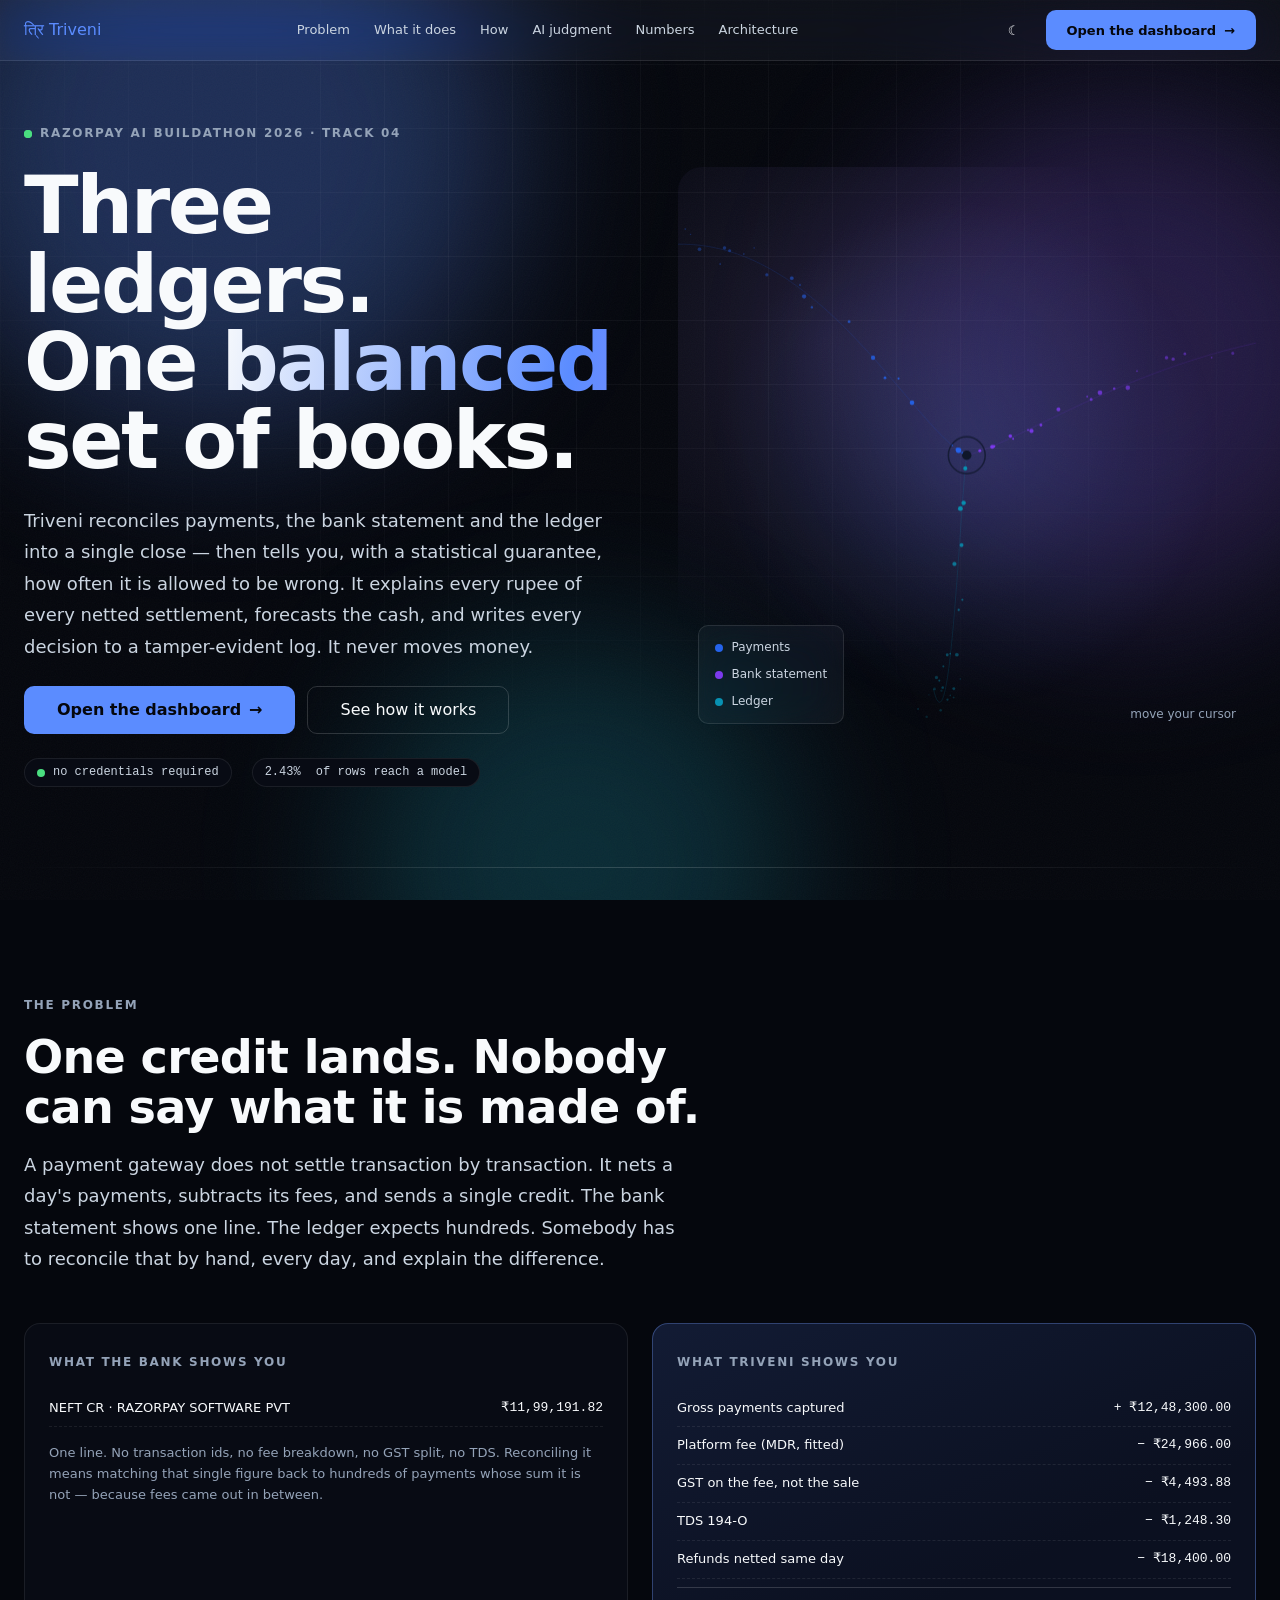
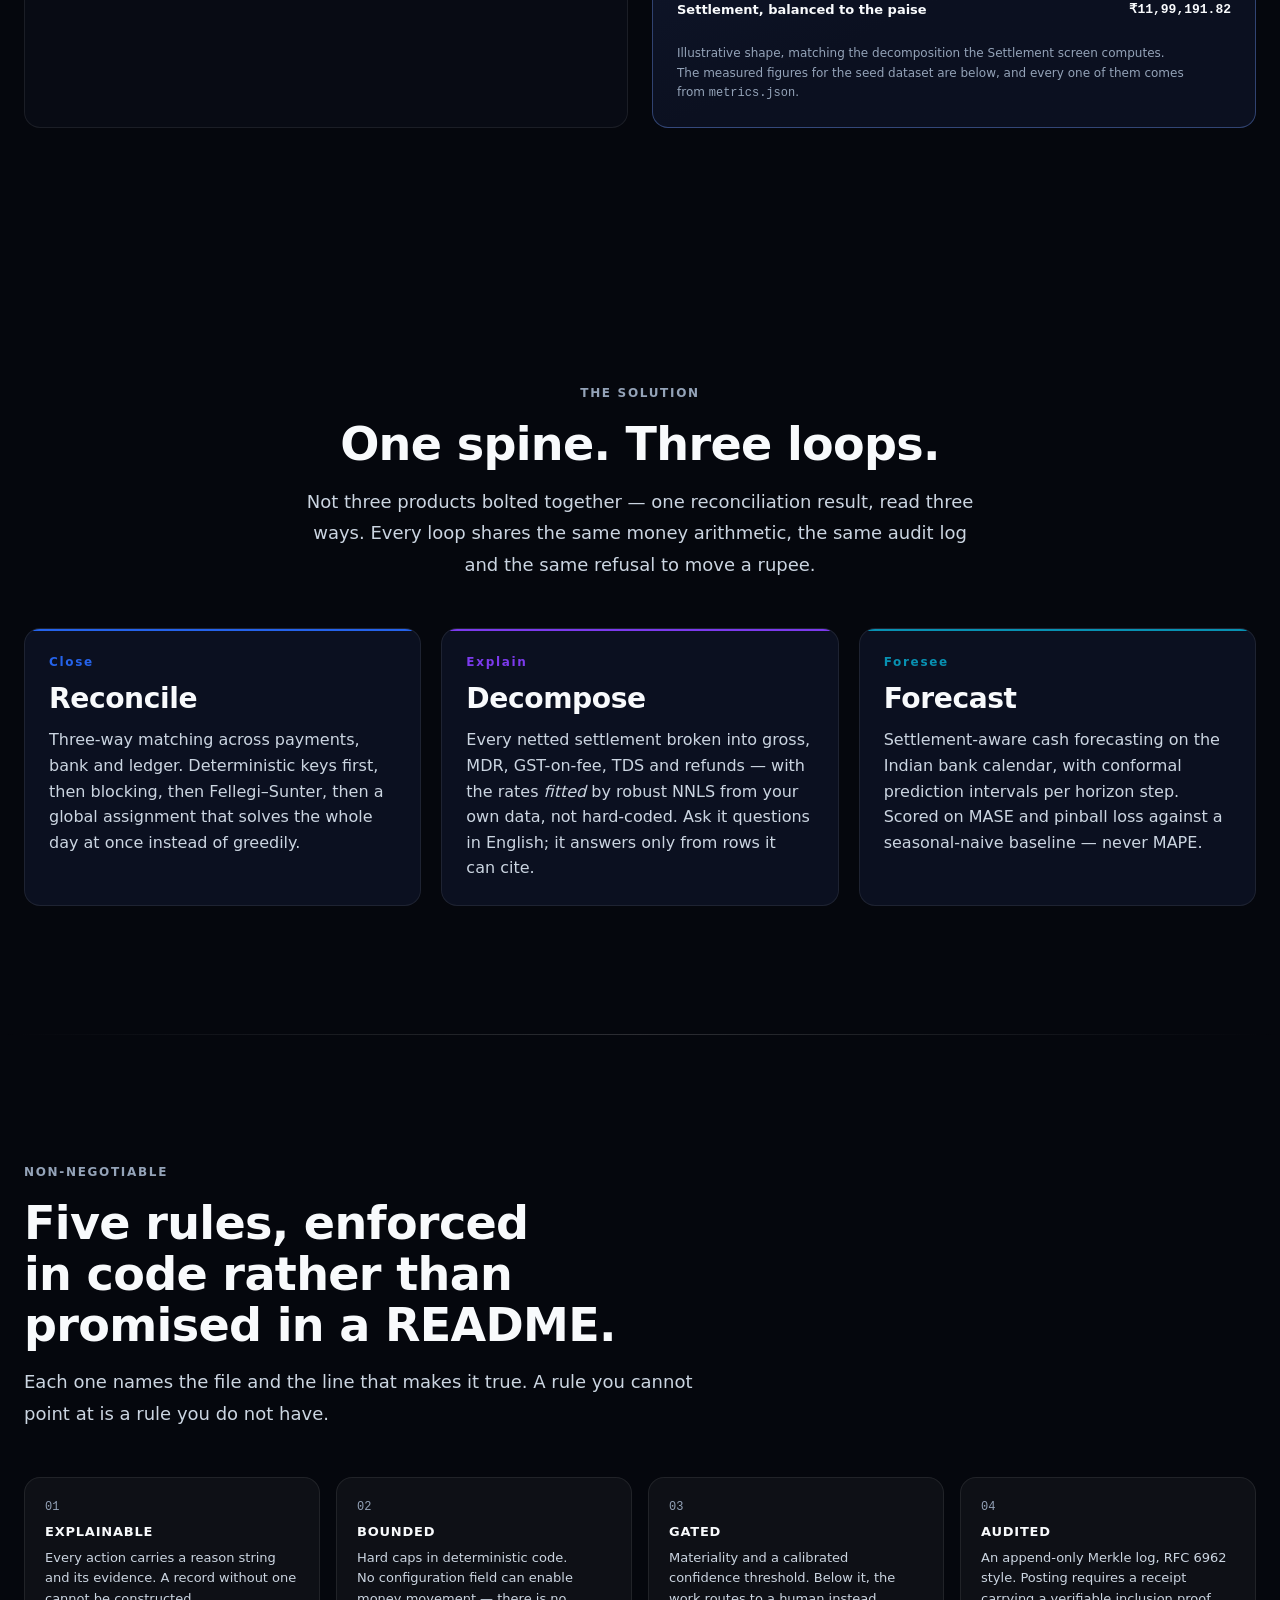
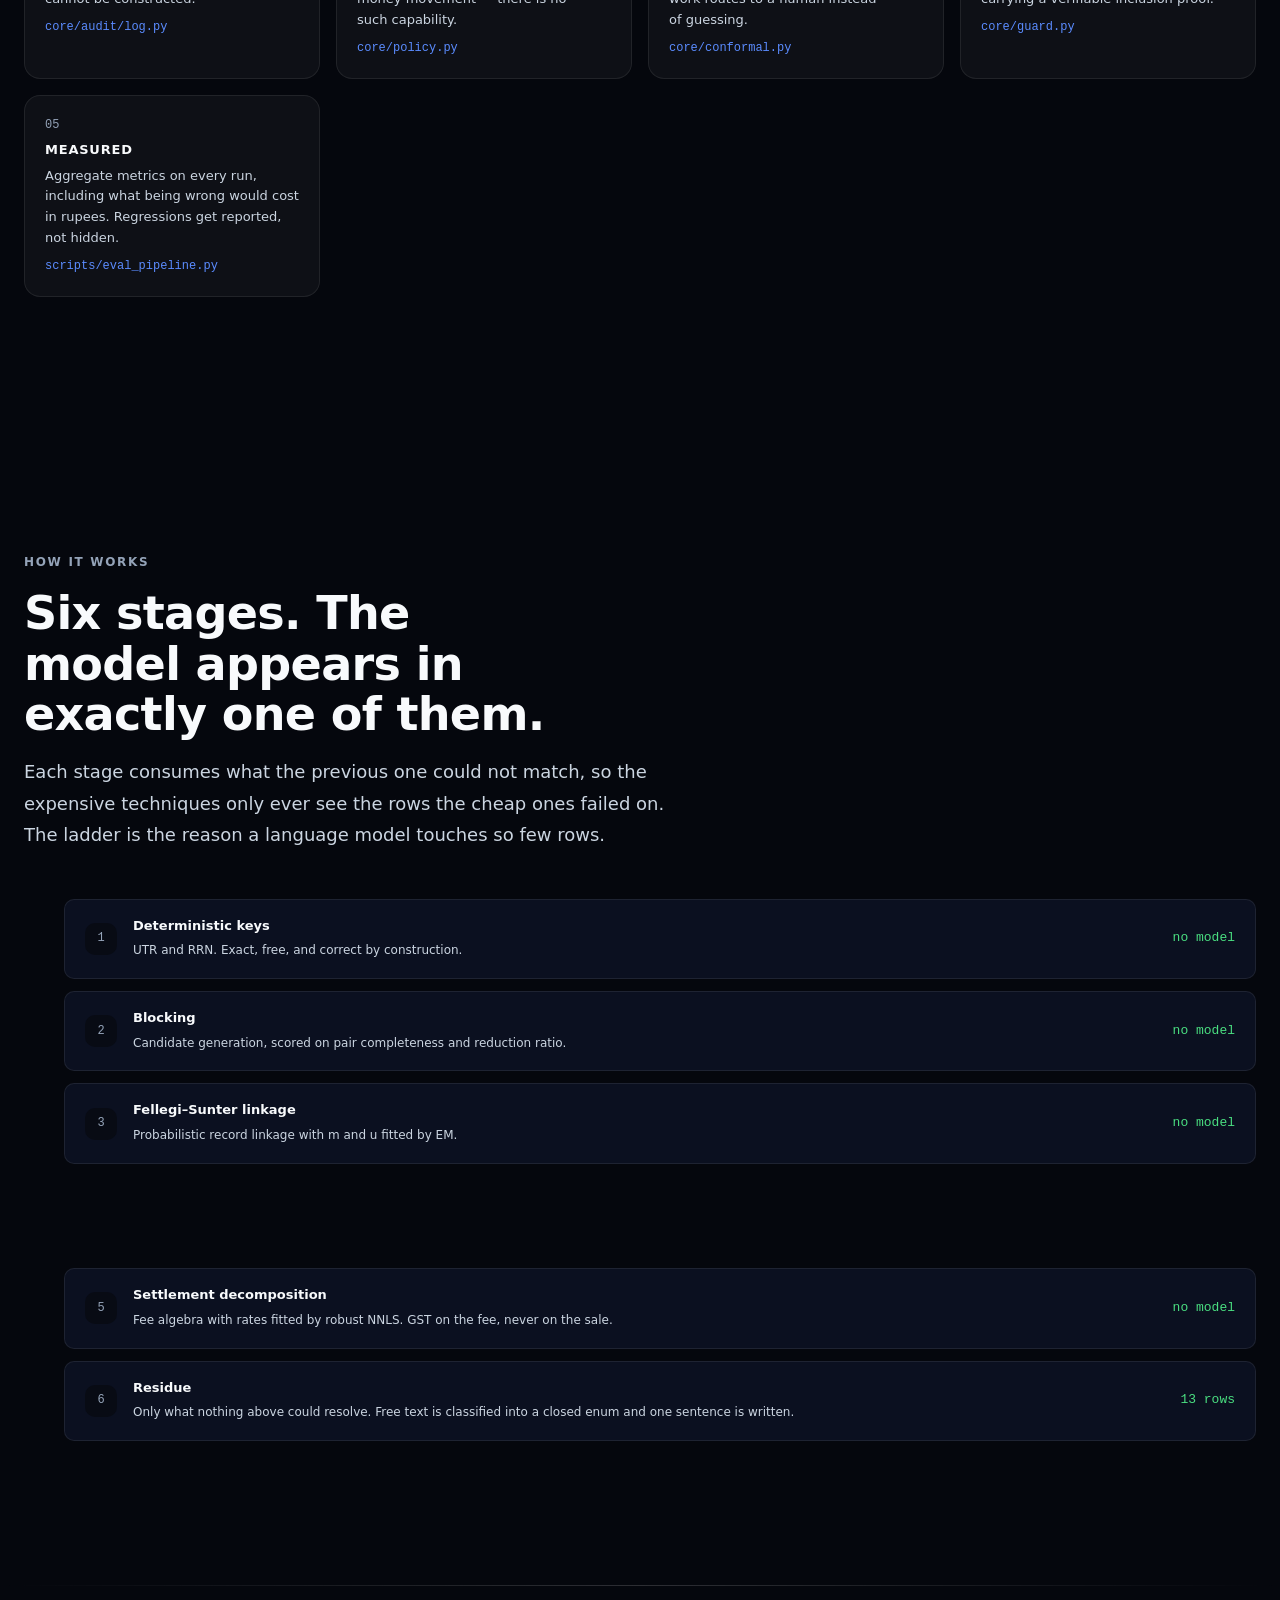
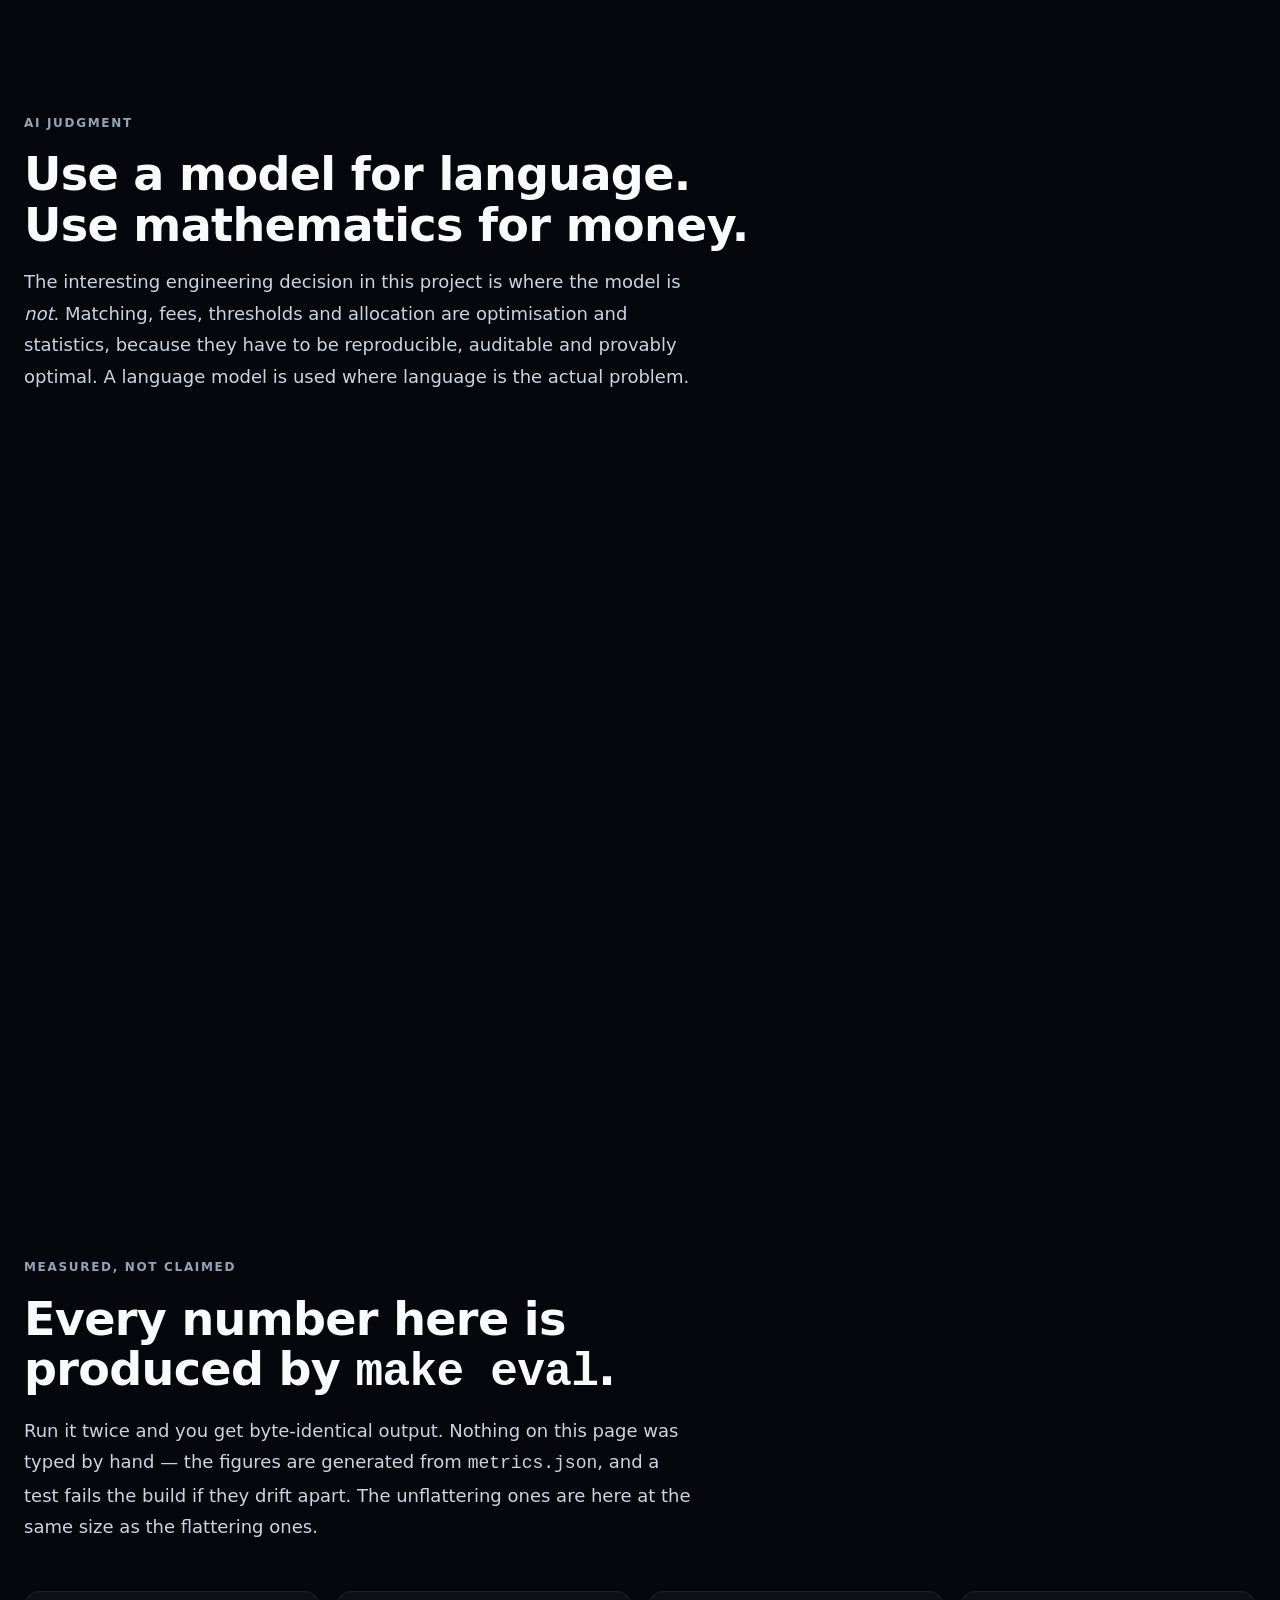
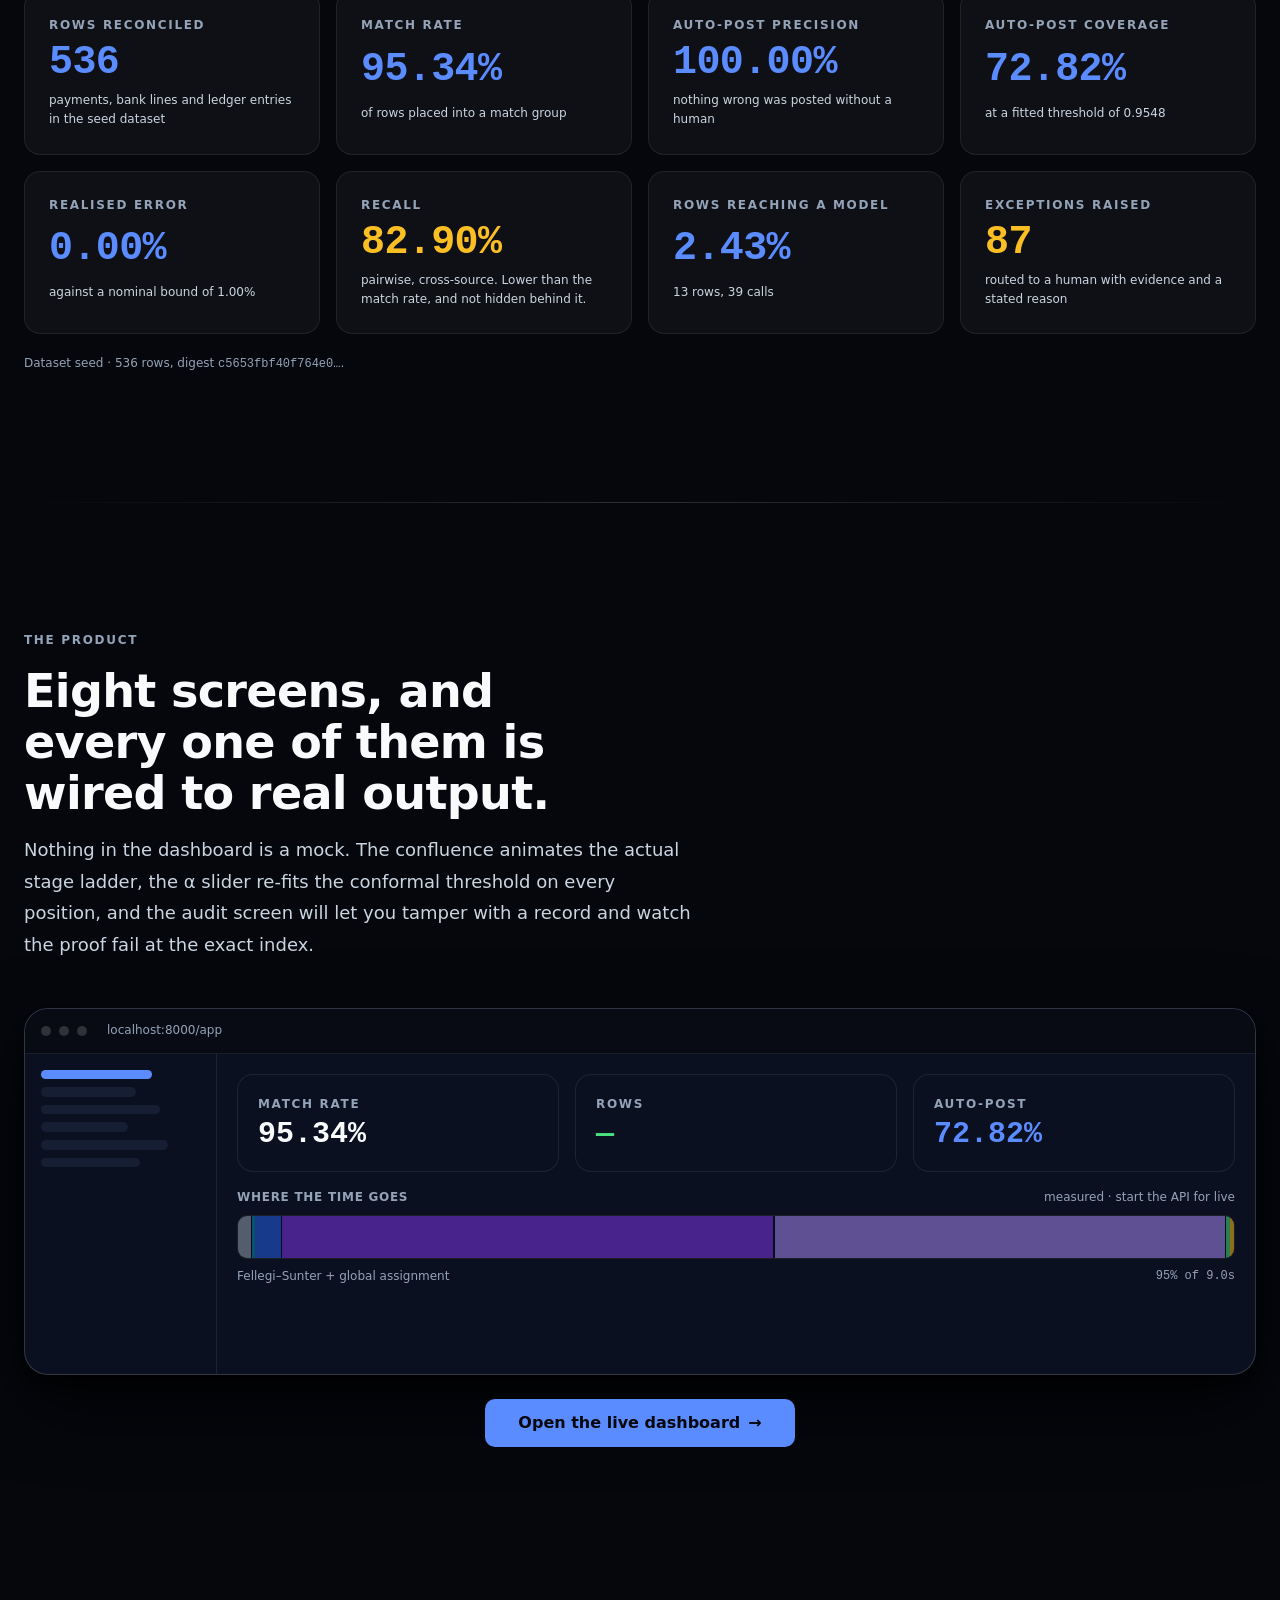
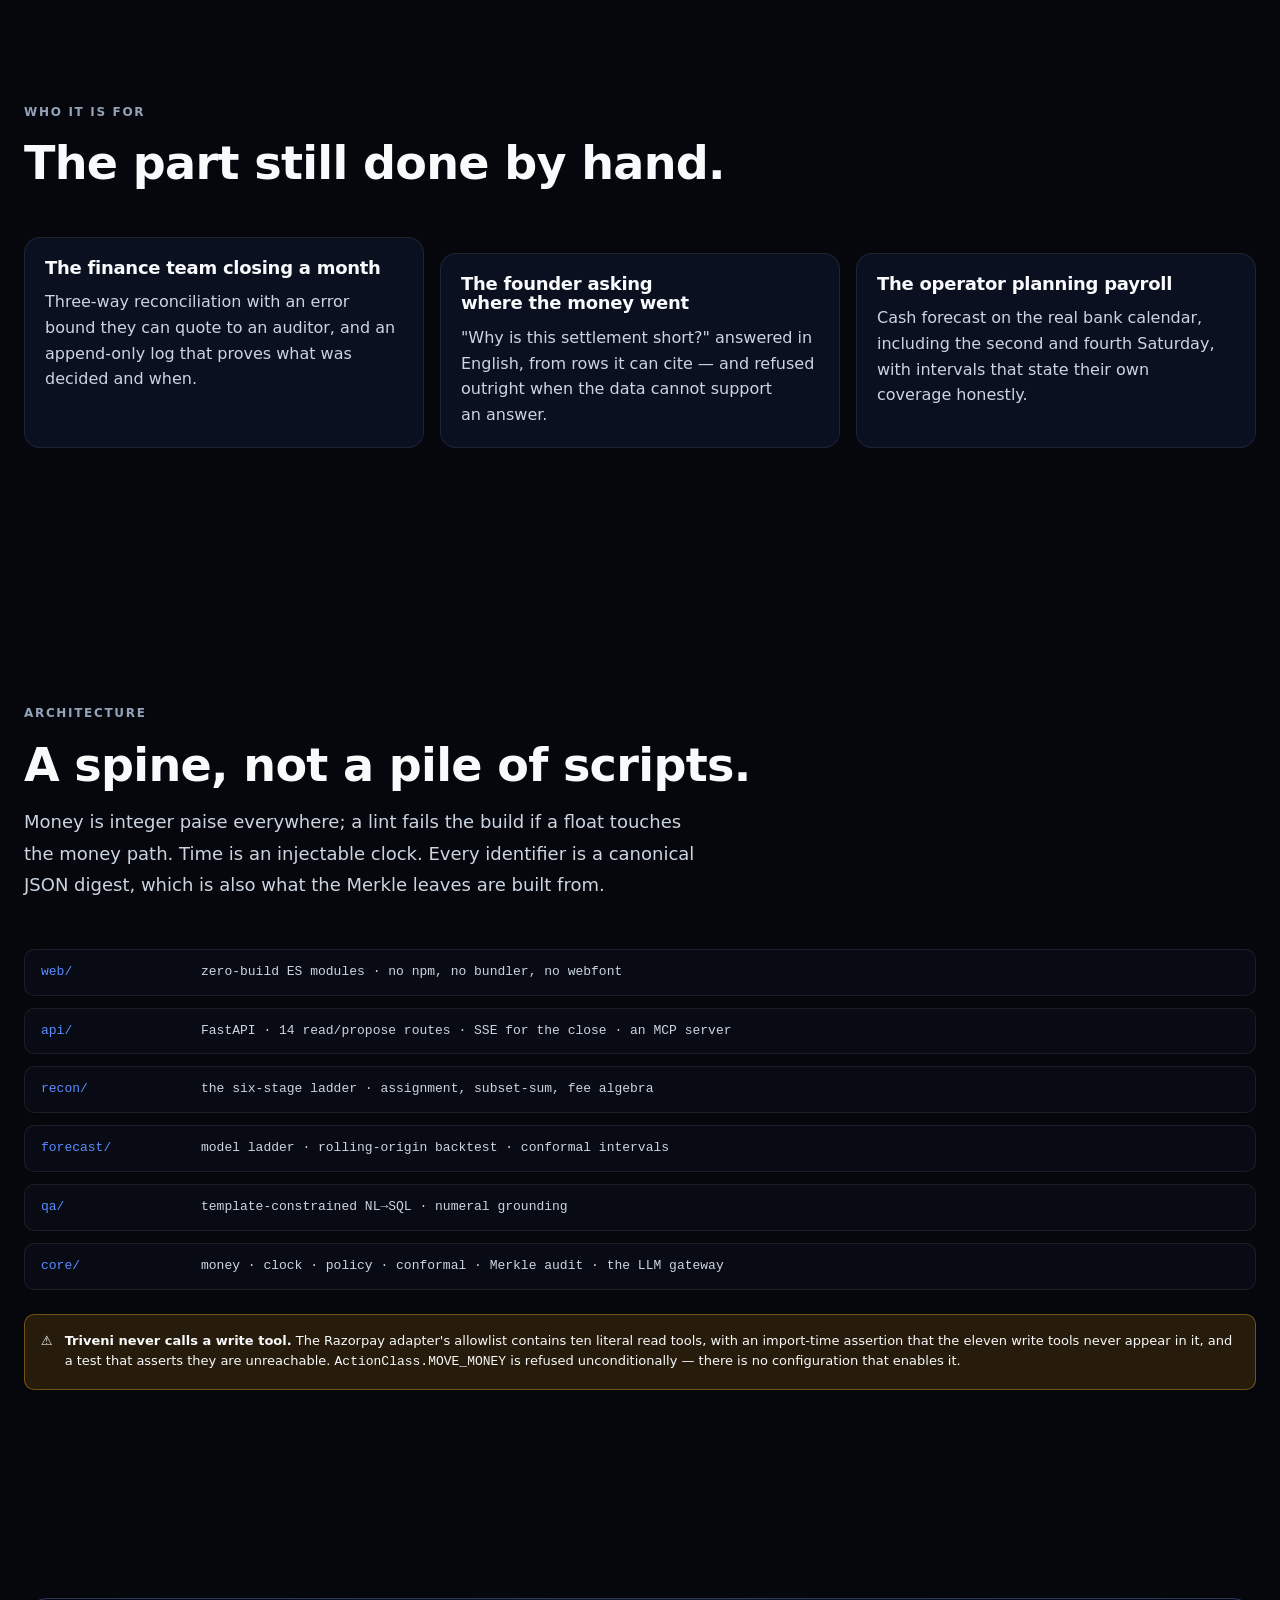
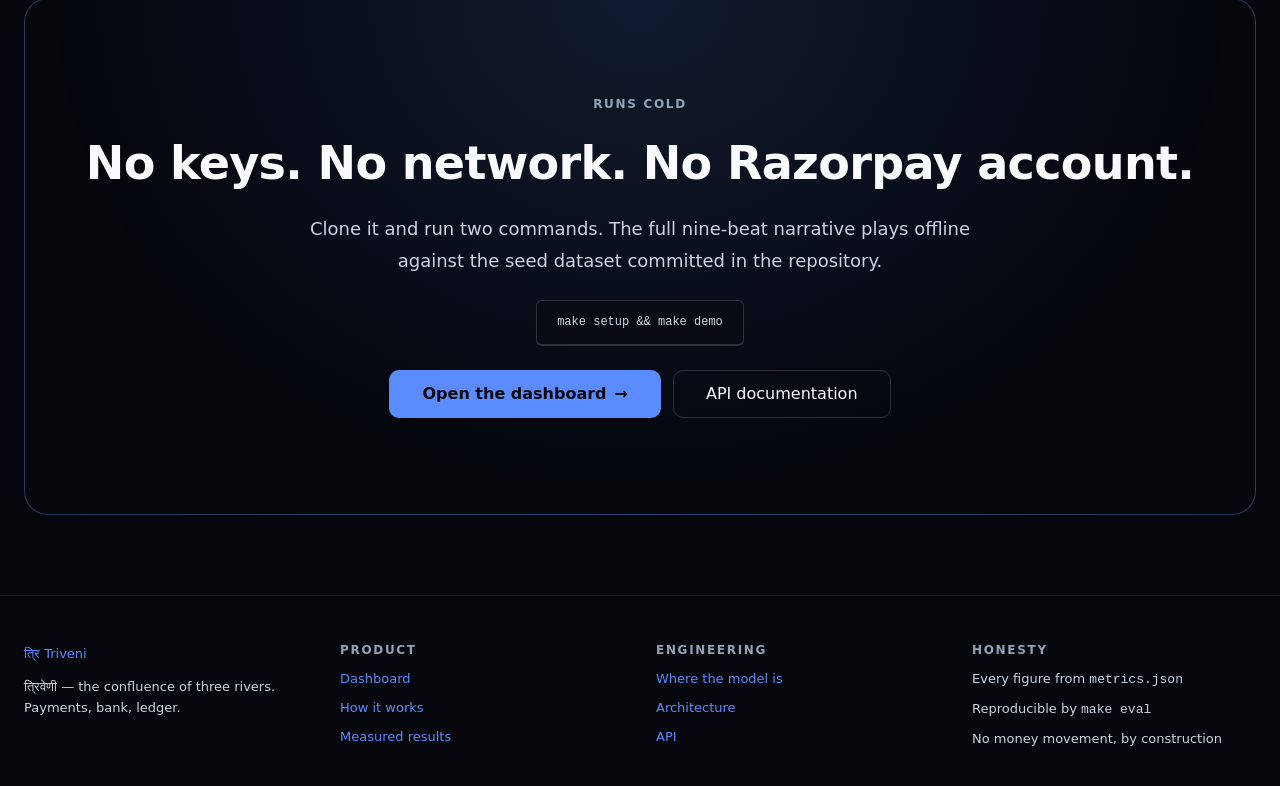
==== commit cfd5d7b7: "feat(m22): the first screen becomes a command centre, not a document Feedback was that the dashboard" ====
--- a/web/landing.html
+++ b/web/landing.html
@@ -463,10 +463,21 @@
             <div class="preview-main">
               <div class="grid">
                 <div class="stat"><span class="label">Match rate</span><span class="value" id="p-match">—</span></div>
-                <div class="stat" data-tone="ok"><span class="label">Balanced</span><span class="value">16 / 16</span></div>
+                <div class="stat" data-tone="ok"><span class="label">Rows</span><span class="value" id="p-rows">—</span></div>
                 <div class="stat" data-tone="accent"><span class="label">Auto-post</span><span class="value" id="p-cov">—</span></div>
               </div>
-              <div class="skeleton" style="height: 7rem"></div>
+
+              <!-- Filled with the LIVE stage timings when the API is reachable, and
+                   with the measured ones from metrics.json when it is not. Either way
+                   the widths are real milliseconds - never a decorative placeholder. -->
+              <div>
+                <div class="row-between" style="margin-bottom: var(--space-2)">
+                  <span class="eyebrow" style="letter-spacing: var(--tracking-wide)">Where the time goes</span>
+                  <span class="faint" style="font-size: var(--text-xs)" id="p-source">connecting…</span>
+                </div>
+                <div class="flow" id="p-flow" role="img" aria-label="Per-stage timings of a close"></div>
+                <div class="flow-legend" id="p-flow-legend"></div>
+              </div>
             </div>
           </div>
         </div>
--- a/web/styles/components.css
+++ b/web/styles/components.css
@@ -1166,3 +1166,300 @@
 @media (prefers-reduced-motion: reduce) {
   .reveal { opacity: 1; transform: none; }
 }
+
+/* ========================================================================= */
+/* 11 - THE COMMAND CENTRE                                                   */
+/*                                                                           */
+/* Built for the overview screen, which had 50 words of prose and two        */
+/* numbers. These components carry information *as shape* - a ring you can   */
+/* read at a glance, a flow bar whose widths are the real timings, bars      */
+/* whose lengths are the real counts. Nothing here is decoration: if the     */
+/* data changed, every one of them would look different.                     */
+/* ========================================================================= */
+
+/* --- hero KPI ------------------------------------------------------------ */
+.kpi-row {
+  display: grid;
+  gap: var(--space-3);
+  grid-template-columns: repeat(auto-fit, minmax(min(13rem, 100%), 1fr));
+}
+
+.kpi {
+  position: relative;
+  display: grid;
+  gap: var(--space-2);
+  align-content: start;
+  padding: var(--space-5);
+  border: 1px solid var(--rule);
+  border-radius: var(--radius-lg);
+  background: var(--bg-raised);
+  overflow: hidden;
+  transition: border-color var(--dur) var(--ease), transform var(--dur) var(--ease);
+}
+
+.kpi:hover { border-color: color-mix(in srgb, var(--kpi-hue, var(--accent)) 45%, var(--rule)); transform: translateY(-2px); }
+
+.kpi::after {
+  content: "";
+  position: absolute;
+  inset: auto 0 0;
+  height: 2px;
+  background: var(--kpi-hue, var(--accent));
+  opacity: 0.65;
+}
+
+.kpi .k {
+  font-size: var(--text-xs);
+  text-transform: uppercase;
+  letter-spacing: var(--tracking-widest);
+  color: var(--fg-subtle);
+  font-weight: var(--weight-semibold);
+}
+
+.kpi .v {
+  font-family: var(--font-mono);
+  font-variant-numeric: tabular-nums;
+  font-size: var(--text-2xl);
+  font-weight: var(--weight-bold);
+  line-height: 1;
+  letter-spacing: var(--tracking-tighter);
+  color: var(--kpi-hue, var(--fg));
+}
+
+.kpi .sub { font-size: var(--text-xs); color: var(--fg-muted); }
+
+/* --- ring gauge ---------------------------------------------------------- */
+.gauge { display: grid; place-items: center; position: relative; }
+.gauge svg { transform: rotate(-90deg); display: block; }
+.gauge circle { fill: none; stroke-linecap: round; }
+.gauge .track { stroke: var(--bg-active); }
+.gauge .arc { stroke: var(--gauge-hue, var(--accent)); transition: stroke-dashoffset var(--dur-large) var(--ease); }
+
+/* The threshold tick. This is the whole point of the ring: coverage is not
+ * "how good is it", it is "how much clears a bar we calibrated". */
+.gauge .tick { stroke: var(--warn); stroke-width: 2; }
+
+.gauge .center {
+  position: absolute;
+  display: grid;
+  justify-items: center;
+  gap: 2px;
+  text-align: center;
+}
+
+.gauge .center .big {
+  font-family: var(--font-mono);
+  font-variant-numeric: tabular-nums;
+  font-size: var(--text-lg);
+  font-weight: var(--weight-bold);
+  line-height: 1;
+}
+
+.gauge .center .small { font-size: var(--text-xs); color: var(--fg-subtle); }
+
+/* --- stage flow ---------------------------------------------------------- */
+/* Segment widths are the real elapsed milliseconds, so the picture says
+ * something true and slightly uncomfortable: two stages are 95% of the time. */
+.flow {
+  display: flex;
+  width: 100%;
+  height: 2.75rem;
+  border-radius: var(--radius-md);
+  overflow: hidden;
+  border: 1px solid var(--rule);
+  background: var(--bg-sunken);
+}
+
+.flow-seg {
+  position: relative;
+  appearance: none;
+  border: 0;
+  border-right: 1px solid var(--bg-raised);
+  padding: 0;
+  min-width: 3px;
+  cursor: pointer;
+  background: var(--seg-hue, var(--accent));
+  opacity: 0.55;
+  transform-origin: left center;
+  transition: opacity var(--dur-fast) var(--ease), filter var(--dur-fast) var(--ease);
+  animation: seg-in var(--dur-slow) var(--ease-out) both;
+}
+
+@keyframes seg-in { from { transform: scaleX(0); } to { transform: scaleX(1); } }
+
+.flow-seg:last-child { border-right: none; }
+.flow-seg:hover,
+.flow-seg[data-on="true"] { opacity: 1; filter: brightness(1.15); }
+.flow-seg:focus-visible { outline: 2px solid var(--fg); outline-offset: -3px; }
+
+.flow-legend {
+  display: flex;
+  justify-content: space-between;
+  gap: var(--space-3);
+  margin-top: var(--space-2);
+  font-size: var(--text-xs);
+  color: var(--fg-subtle);
+}
+
+.flow-detail {
+  margin-top: var(--space-3);
+  min-height: 3rem;
+  padding: var(--space-3) var(--space-4);
+  border-radius: var(--radius-md);
+  background: var(--bg-sunken);
+  border: 1px solid var(--rule);
+  font-size: var(--text-sm);
+}
+
+.flow-detail .name { font-weight: var(--weight-semibold); }
+.flow-detail .why { color: var(--fg-muted); font-size: var(--text-xs); }
+
+/* --- bar list ------------------------------------------------------------ */
+.barlist { display: grid; gap: var(--space-2); }
+
+.barlist-row {
+  display: grid;
+  grid-template-columns: 10rem minmax(0, 1fr) 3rem;
+  align-items: center;
+  gap: var(--space-3);
+  font-size: var(--text-sm);
+}
+
+.barlist-row .track {
+  height: 0.6rem;
+  border-radius: var(--radius-pill);
+  background: var(--bg-active);
+  overflow: hidden;
+}
+
+.barlist-row .fill {
+  height: 100%;
+  border-radius: inherit;
+  background: var(--bar-hue, var(--accent));
+  transform-origin: left center;
+  animation: bar-in var(--dur-large) var(--ease-out) both;
+}
+
+@keyframes bar-in { from { transform: scaleX(0); } to { transform: scaleX(1); } }
+
+.barlist-row .n {
+  font-family: var(--font-mono);
+  font-variant-numeric: tabular-nums;
+  text-align: right;
+  color: var(--fg-muted);
+}
+
+@media (max-width: 40rem) {
+  .barlist-row { grid-template-columns: minmax(0, 1fr) 3rem; }
+  .barlist-row .track { grid-column: 1 / -1; }
+}
+
+/* --- sparkline ----------------------------------------------------------- */
+.spark { display: block; width: 100%; height: 2.5rem; overflow: visible; }
+.spark .line { fill: none; stroke: var(--spark-hue, var(--accent)); stroke-width: 1.5; }
+.spark .area { fill: var(--spark-hue, var(--accent)); opacity: 0.12; }
+.spark .dot { fill: var(--spark-hue, var(--accent)); }
+
+/* --- live ticker --------------------------------------------------------- */
+.ticker {
+  list-style: none;
+  margin: 0;
+  padding: 0;
+  display: grid;
+  gap: 1px;
+  max-height: 15rem;
+  overflow-y: auto;
+  font-size: var(--text-sm);
+}
+
+.ticker li {
+  display: grid;
+  grid-template-columns: 1.5rem 11rem minmax(0, 1fr) auto;
+  align-items: baseline;
+  gap: var(--space-3);
+  padding: var(--space-2) var(--space-3);
+  border-radius: var(--radius-sm);
+}
+
+.ticker li:nth-child(odd) { background: var(--bg-sunken); }
+.ticker .idx { font-family: var(--font-mono); font-size: var(--text-xs); color: var(--fg-subtle); }
+.ticker .what { font-weight: var(--weight-medium); }
+.ticker .detail { color: var(--fg-muted); font-size: var(--text-xs); }
+.ticker .n { font-family: var(--font-mono); font-variant-numeric: tabular-nums; color: var(--ok); }
+
+@media (max-width: 52rem) {
+  .ticker li { grid-template-columns: 1.5rem 1fr auto; }
+  .ticker .detail { grid-column: 2 / -1; }
+}
+
+/* --- the split the overview is built on ---------------------------------- */
+.split {
+  display: grid;
+  gap: var(--space-4);
+  grid-template-columns: minmax(0, 1.35fr) minmax(0, 1fr);
+  align-items: start;
+}
+
+@media (max-width: 64rem) {
+  .split { grid-template-columns: minmax(0, 1fr); }
+}
+
+/* --- progressive disclosure ---------------------------------------------- */
+/* The screens carried 1,440 words of prose. Every paragraph earned its place -
+ * the exchangeability caveat, why the alert fires on the lower bound, why GST is
+ * on the fee and not the sale - but all of it visible at once turns a tool into a
+ * document, and the reader stops before the first number.
+ *
+ * So the reasoning is kept and folded. `<details>` because it is the native
+ * element: keyboard-operable, announced correctly, findable by in-page search even
+ * while collapsed, and it works with no JavaScript at all. */
+.disclosure {
+  border: 1px solid var(--rule);
+  border-radius: var(--radius-md);
+  background: var(--bg-sunken);
+  font-size: var(--text-sm);
+}
+
+.disclosure > summary {
+  display: flex;
+  align-items: center;
+  gap: var(--space-2);
+  padding: var(--space-3) var(--space-4);
+  cursor: pointer;
+  list-style: none;
+  color: var(--fg-muted);
+  font-size: var(--text-xs);
+  font-weight: var(--weight-semibold);
+  text-transform: uppercase;
+  letter-spacing: var(--tracking-wide);
+  border-radius: inherit;
+  transition: color var(--dur-fast) var(--ease), background var(--dur-fast) var(--ease);
+}
+
+.disclosure > summary::-webkit-details-marker { display: none; }
+.disclosure > summary:hover { color: var(--fg); background: var(--bg-hover); }
+.disclosure > summary:focus-visible { outline: 2px solid var(--accent); outline-offset: -2px; }
+
+.disclosure > summary::before {
+  content: "›";
+  display: inline-block;
+  font-size: var(--text-base);
+  line-height: 1;
+  transition: transform var(--dur) var(--ease);
+}
+
+.disclosure[open] > summary::before { transform: rotate(90deg); }
+.disclosure[open] > summary { color: var(--fg); }
+
+.disclosure .body {
+  padding: 0 var(--space-4) var(--space-4);
+  color: var(--fg-muted);
+  display: grid;
+  gap: var(--space-3);
+  animation: disclose var(--dur) var(--ease-out);
+}
+
+@keyframes disclose {
+  from { opacity: 0; transform: translateY(-4px); }
+  to { opacity: 1; transform: none; }
+}
